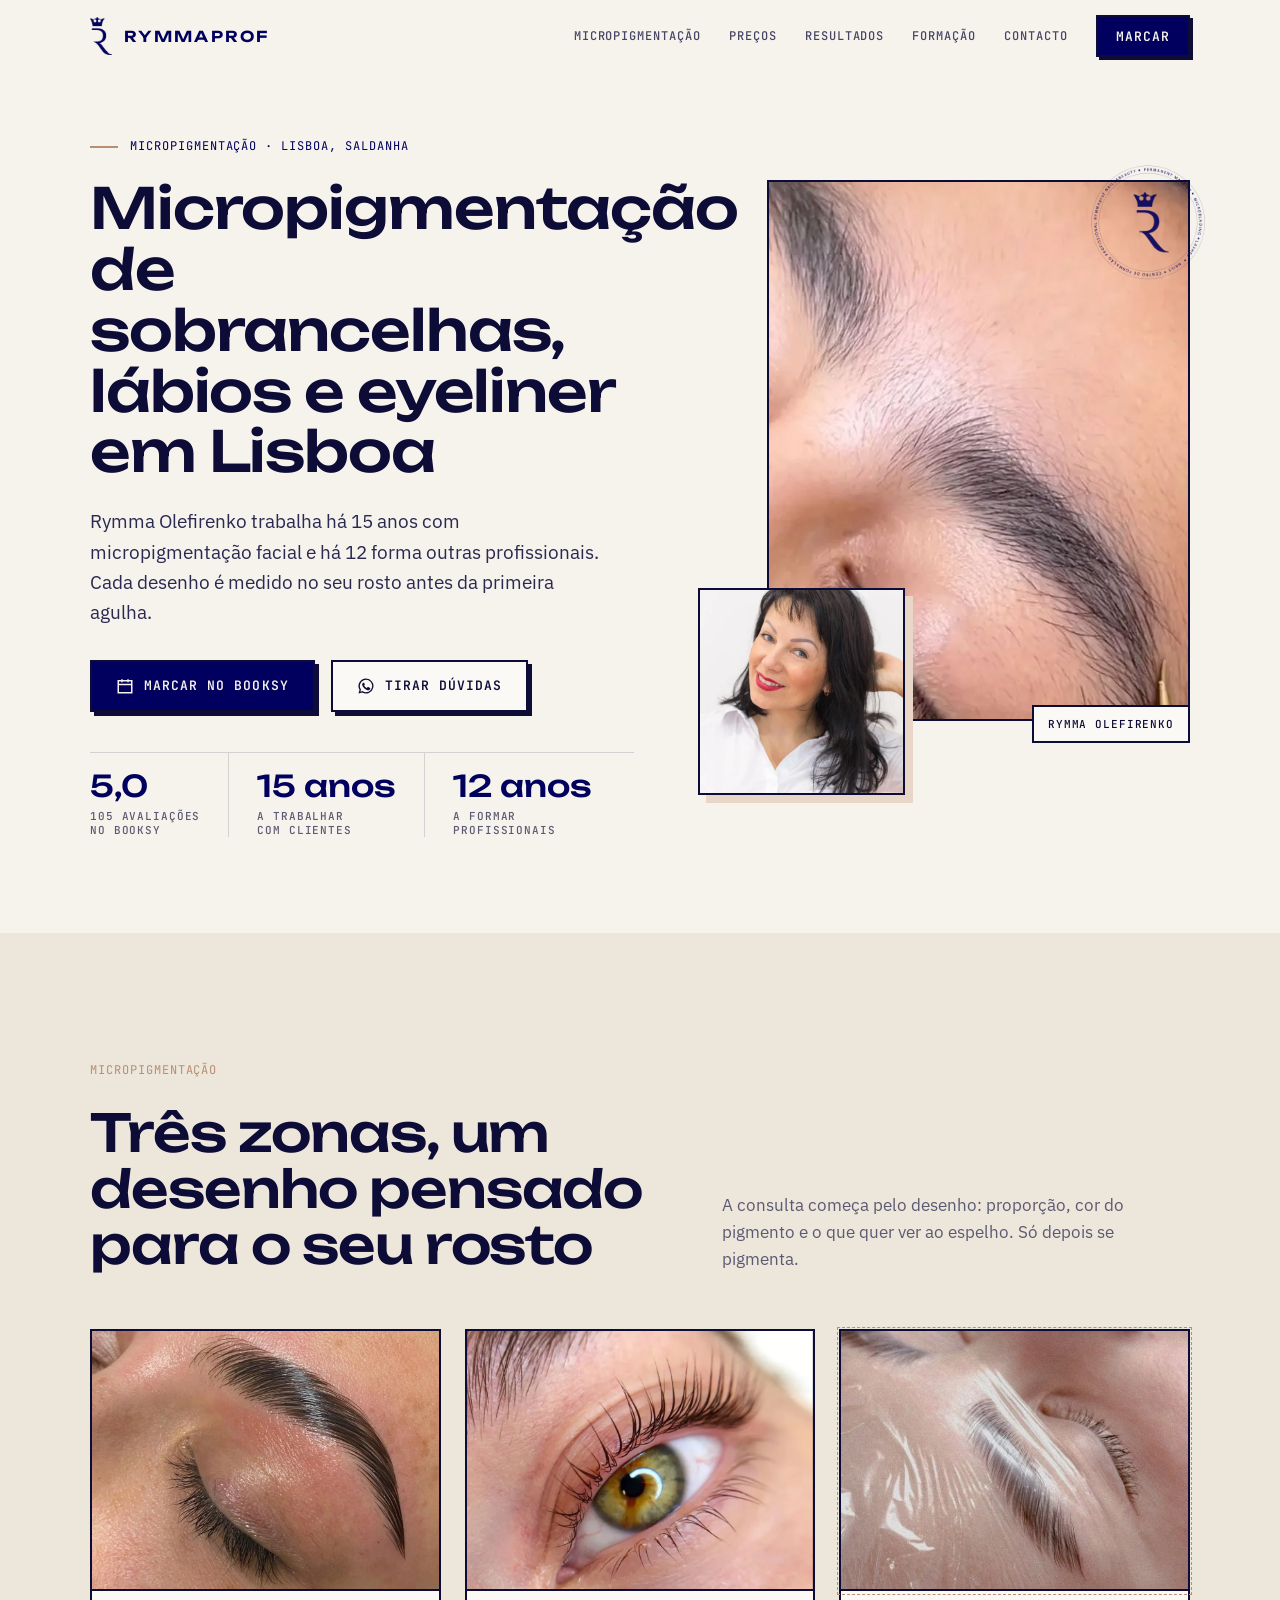
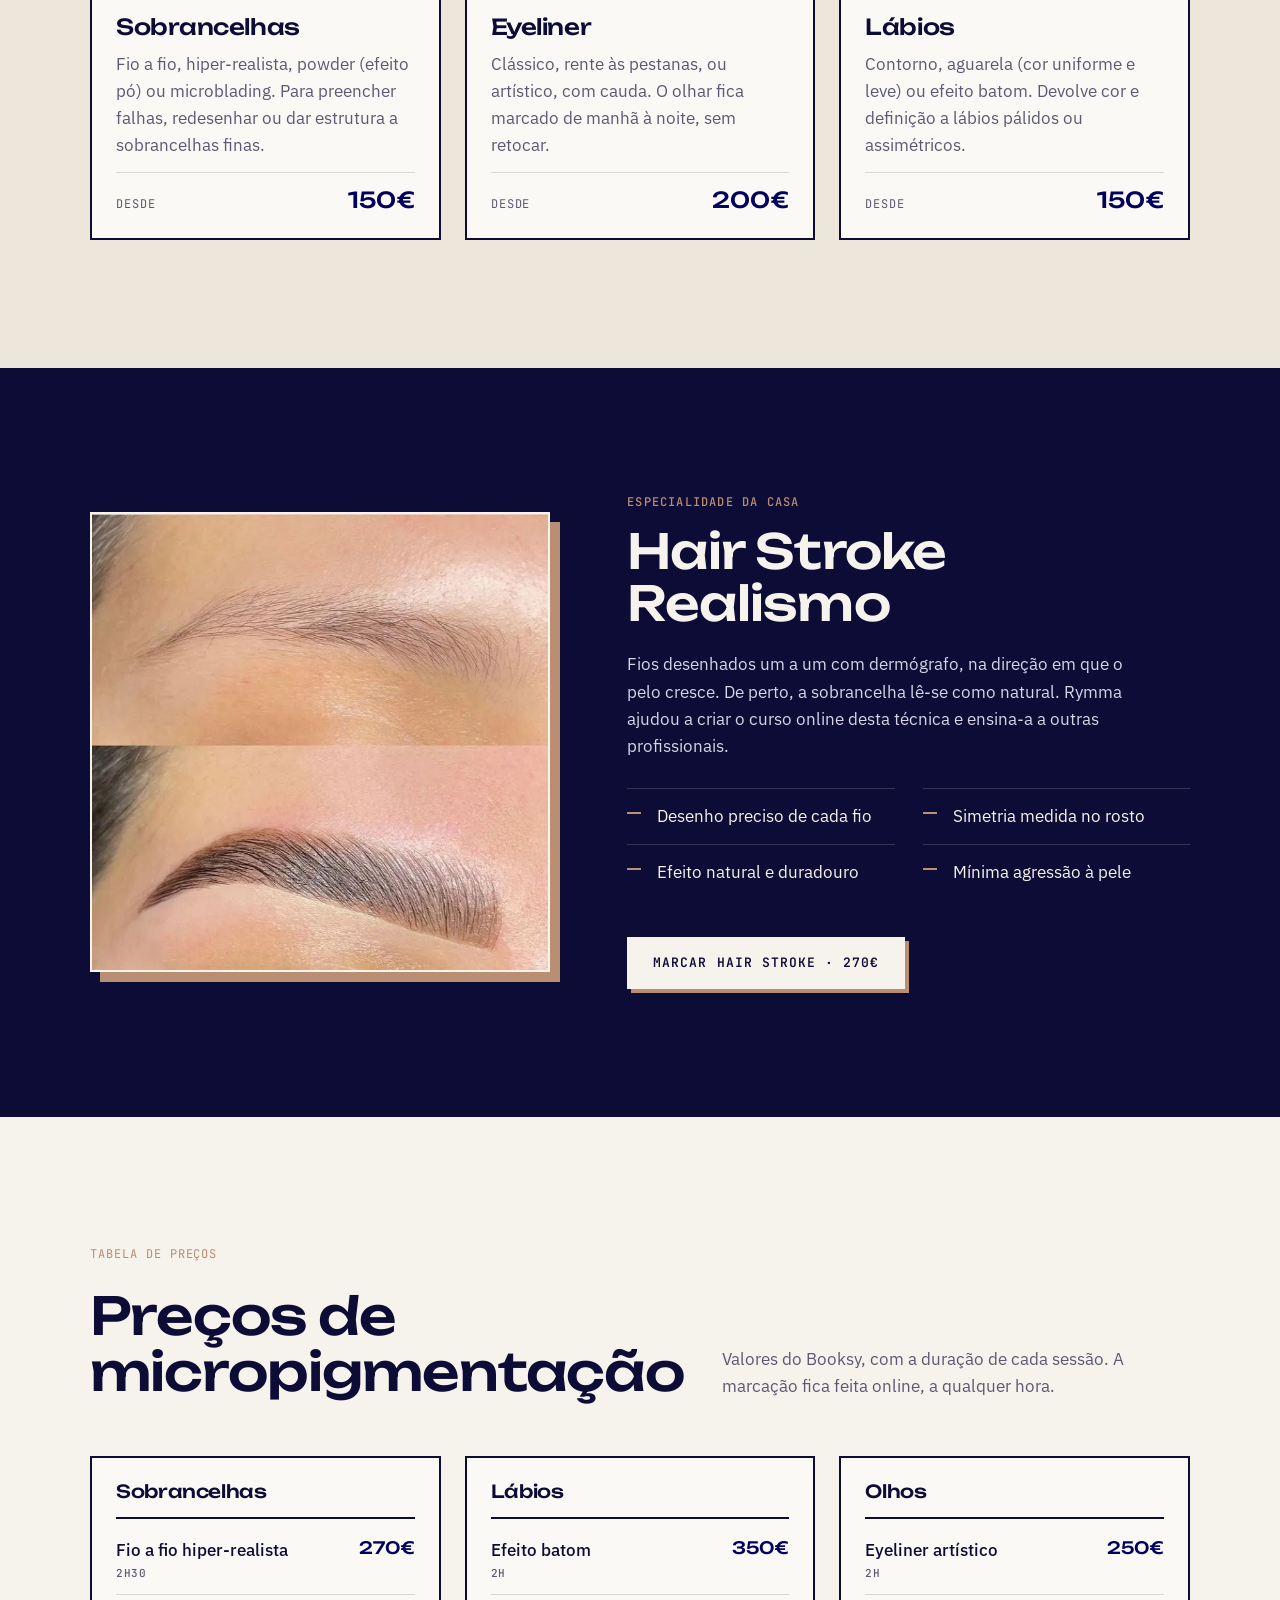
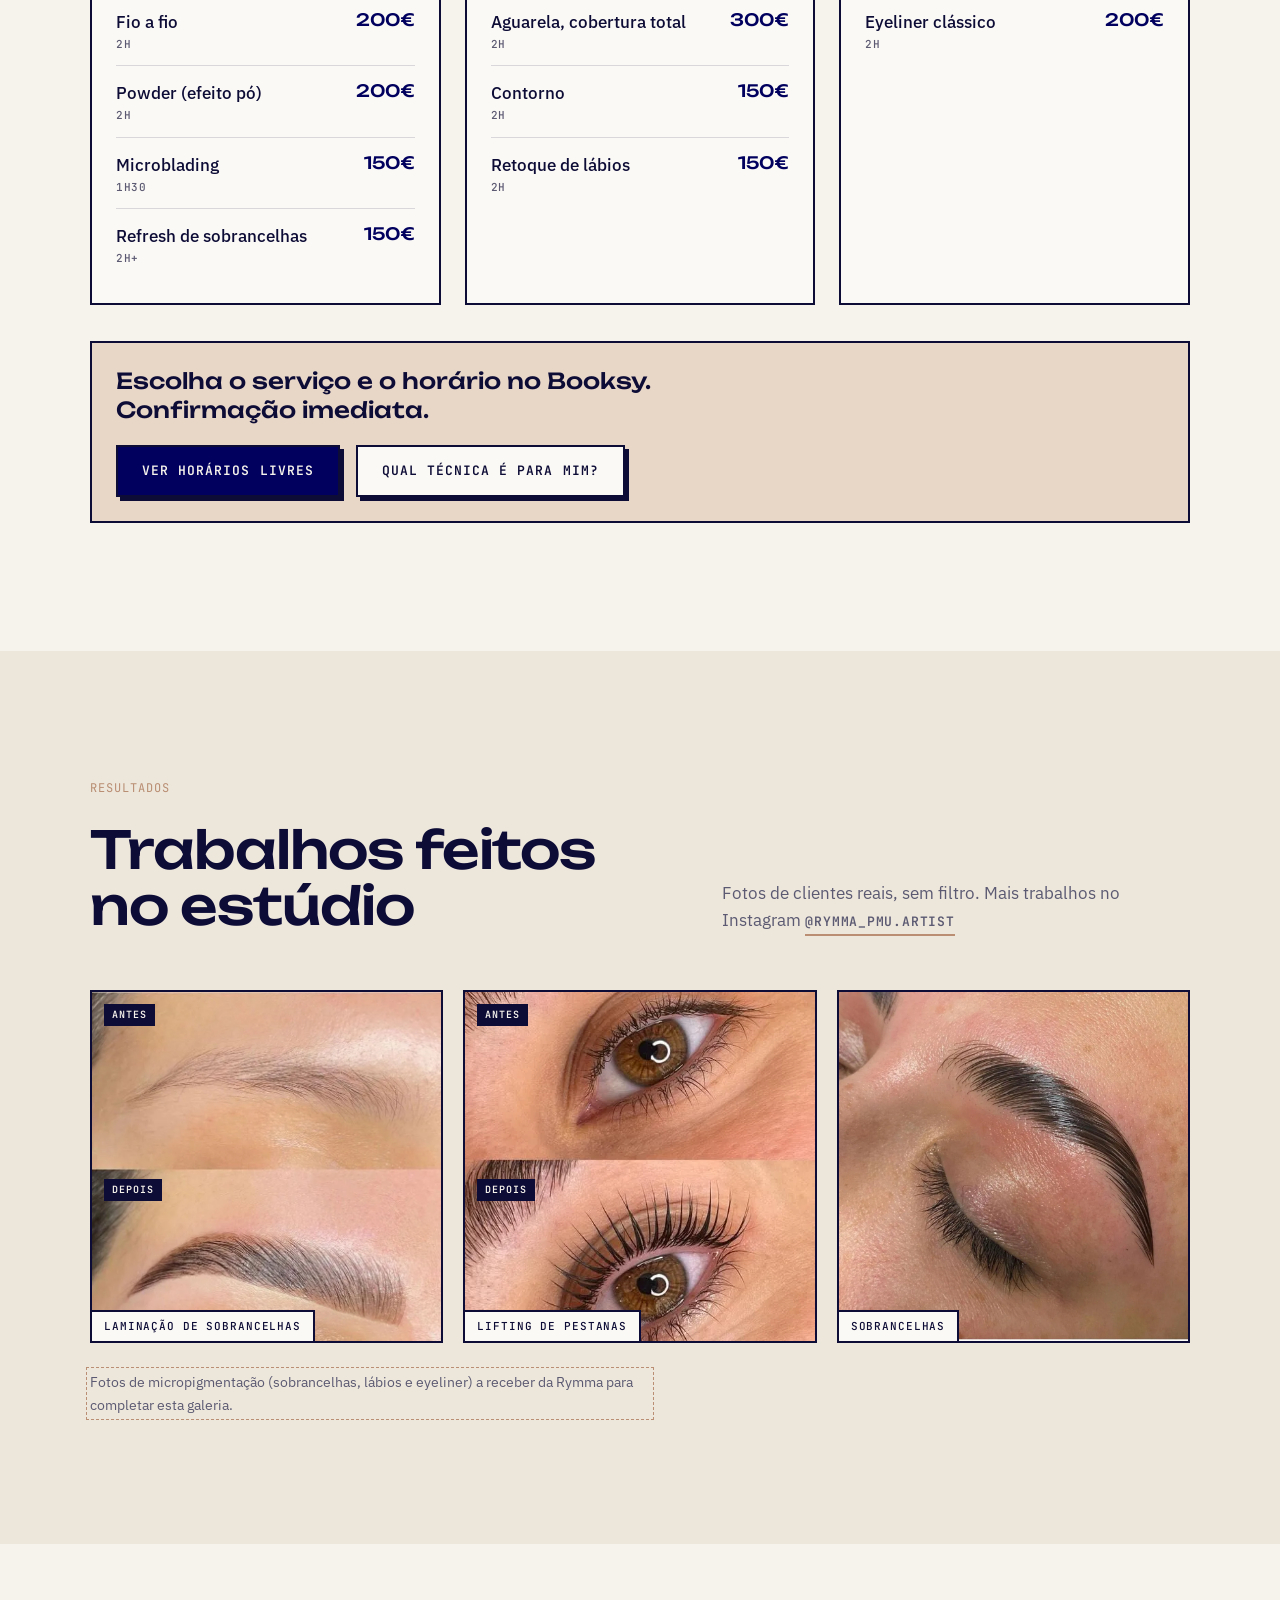
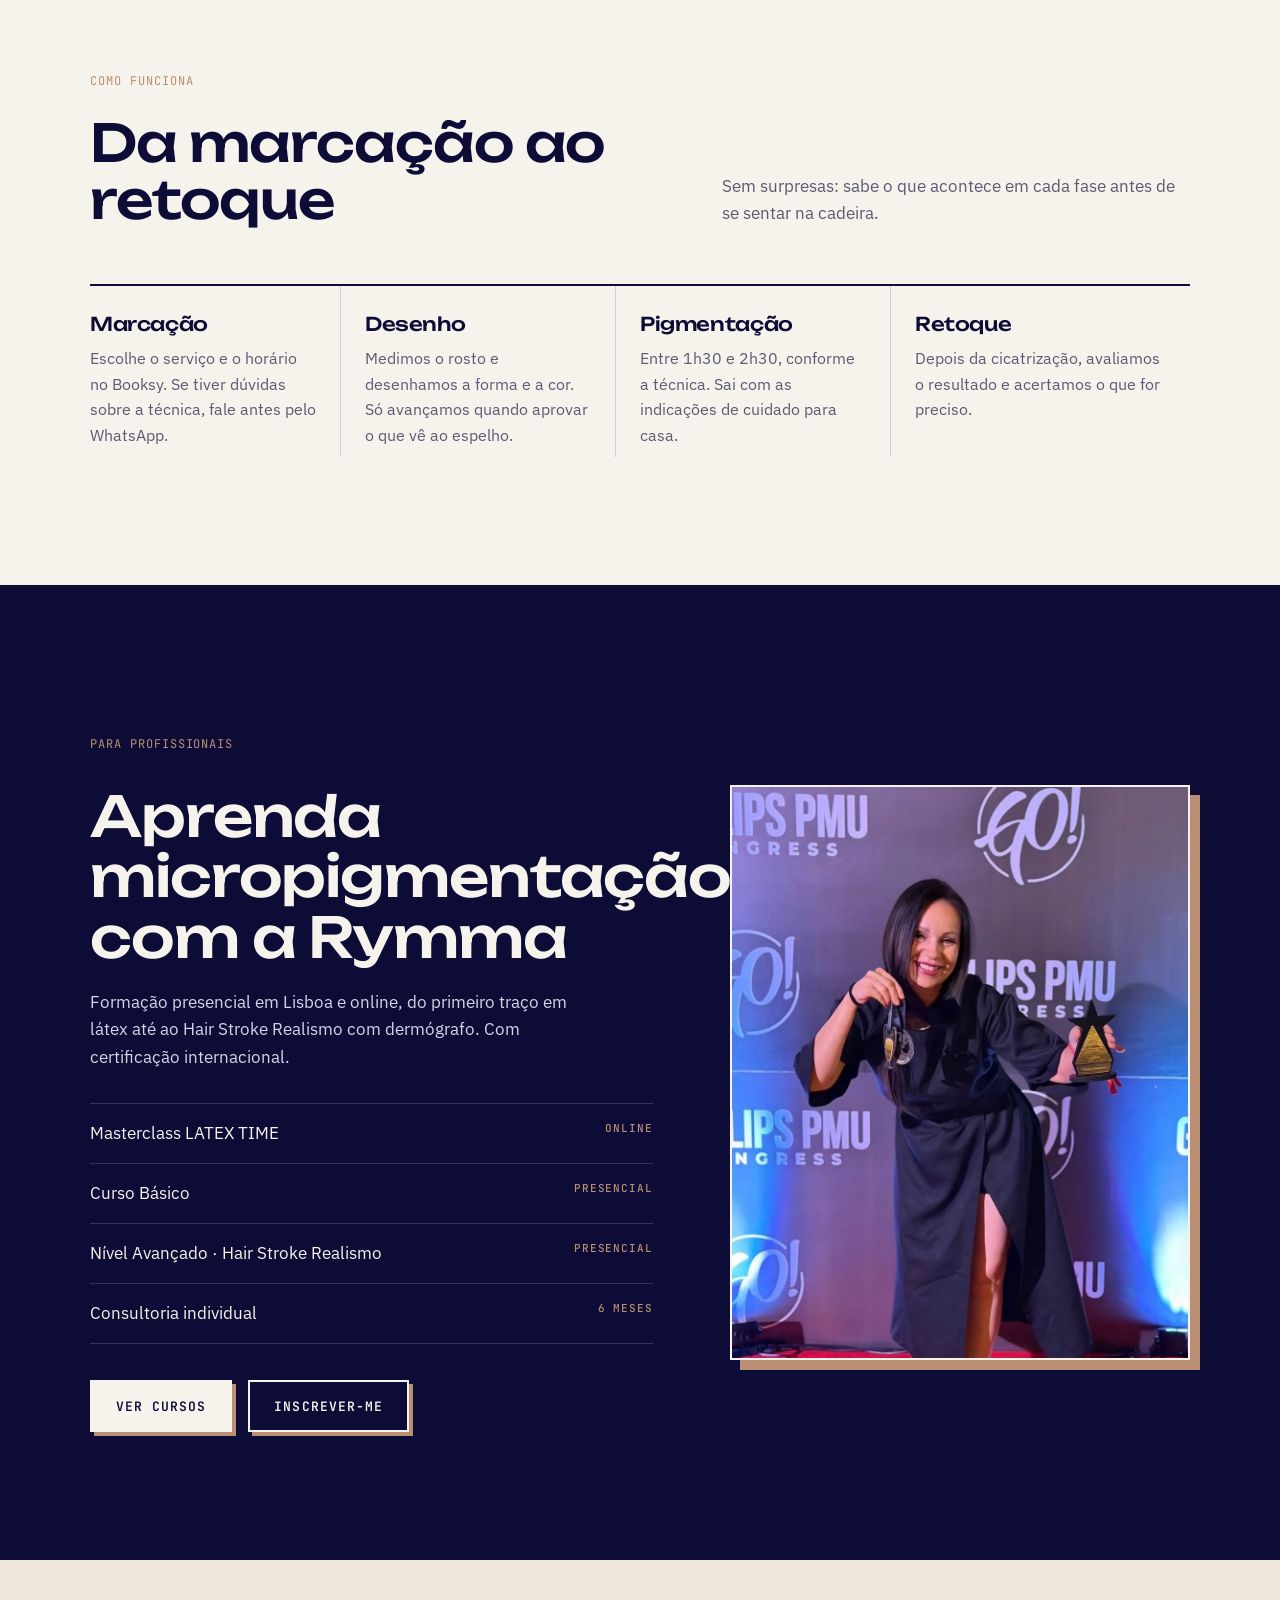
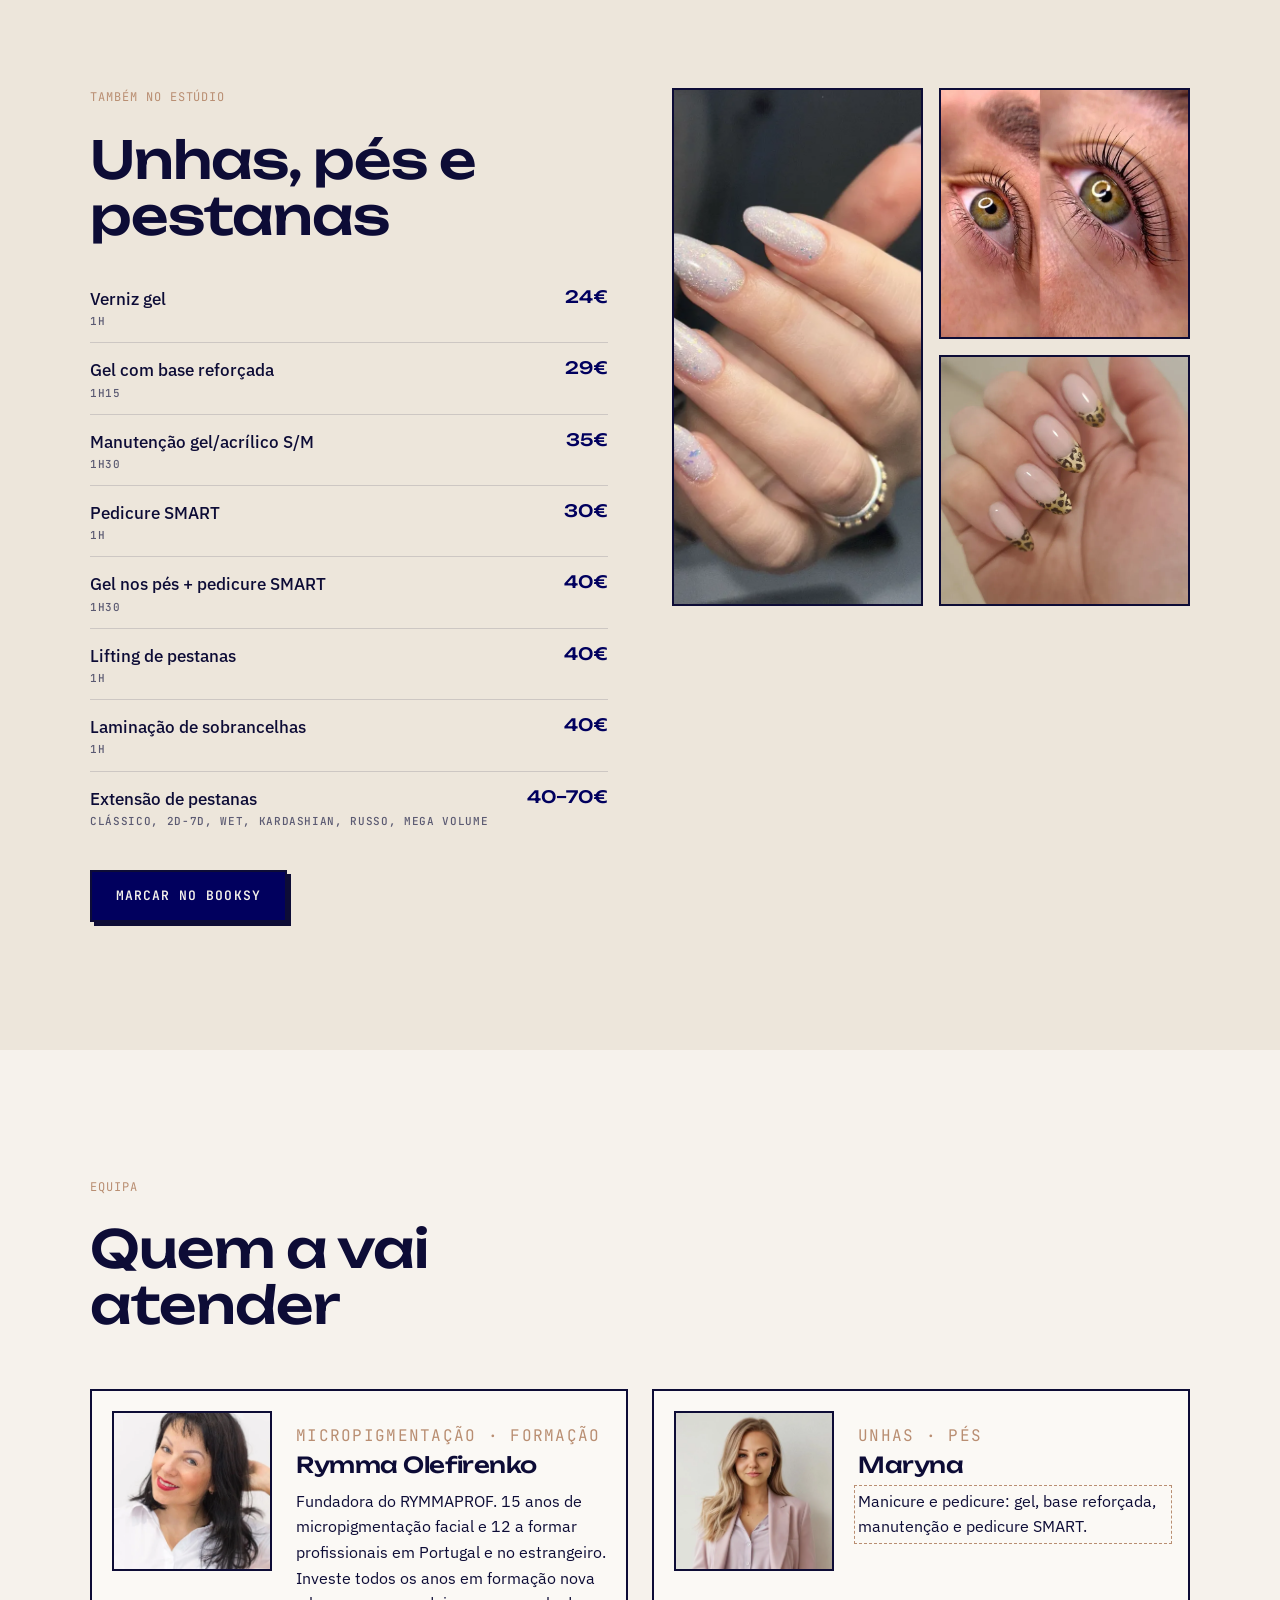
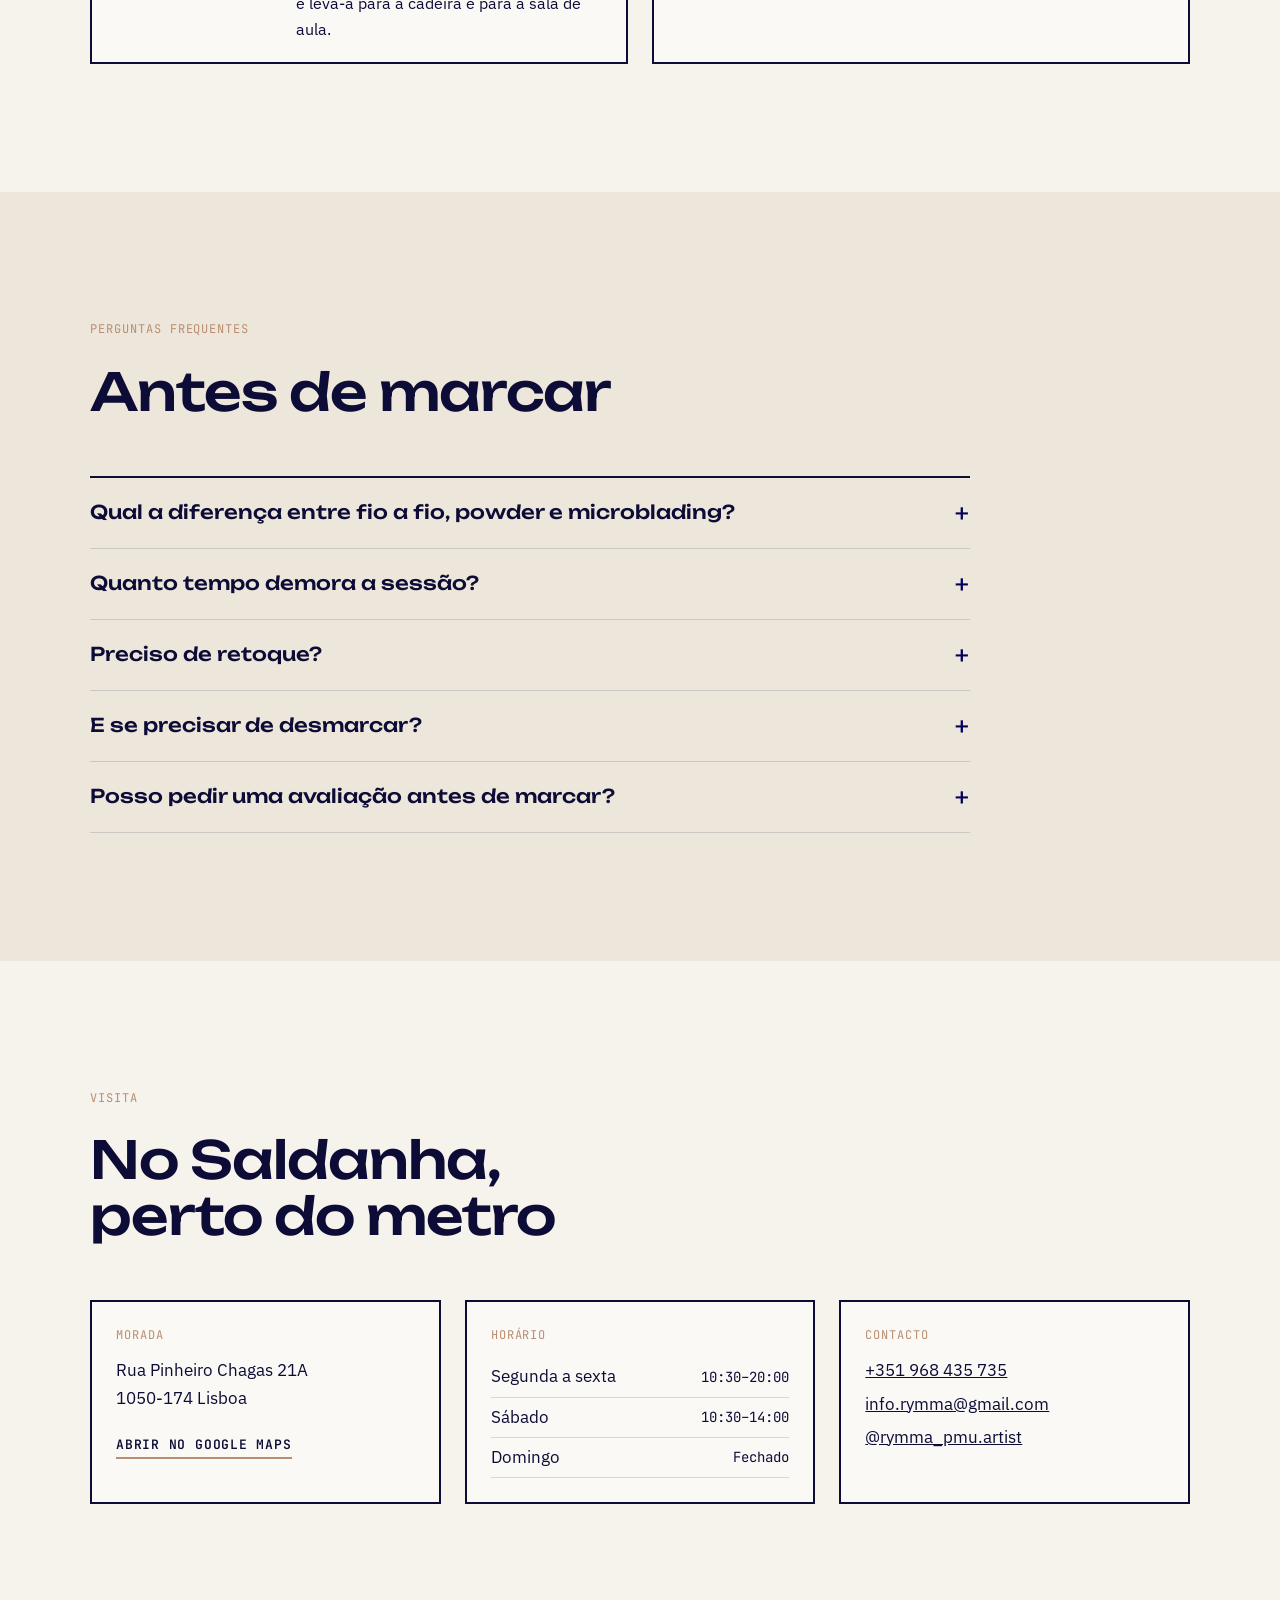
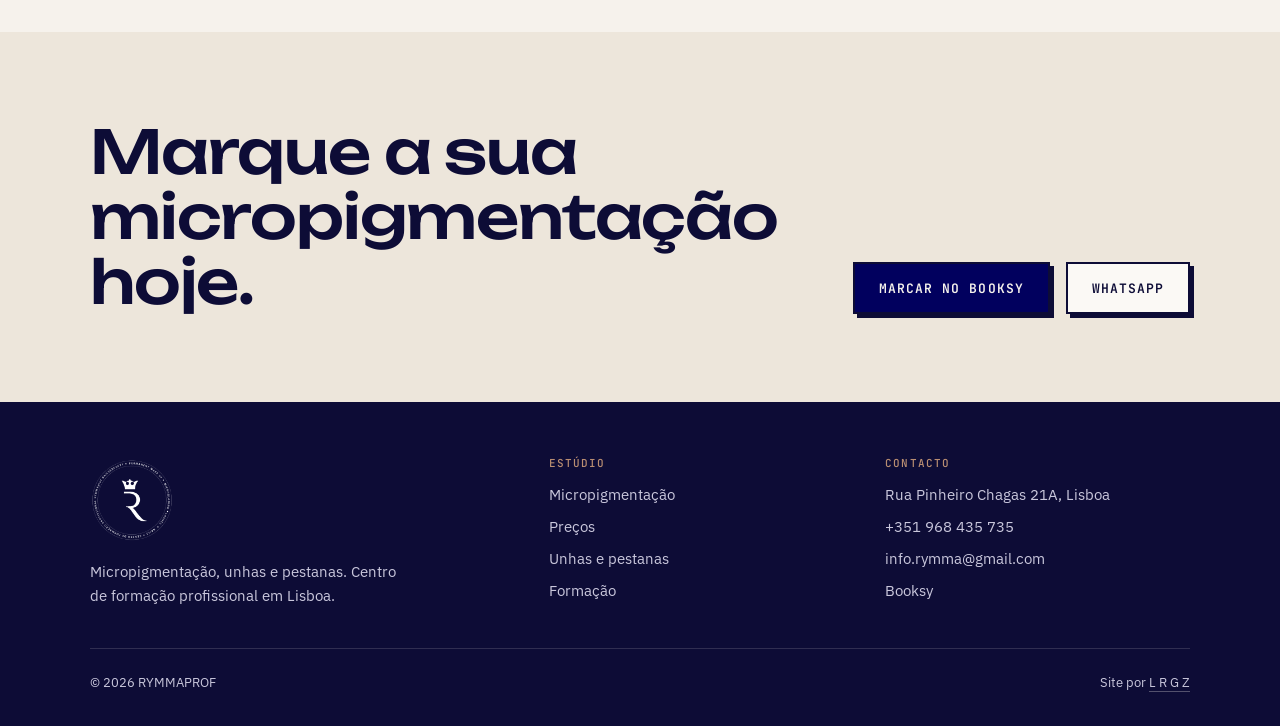
==== index.html @ deaddbb0 "RYMMAPROF v1: estúdio + formação Co-Authored-By: Claude Opus 5.5 <noreply@anthropic.com>" ====
<!doctype html>
<html lang="pt-PT" class="no-js">
<head>
<meta charset="utf-8">
<meta name="viewport" content="width=device-width,initial-scale=1,viewport-fit=cover">
<title>RYMMAPROF · Micropigmentação em Lisboa | Rymma Olefirenko</title>
<meta name="description" content="Micropigmentação de sobrancelhas, lábios e eyeliner em Lisboa com Rymma Olefirenko: 15 anos de experiência, técnica Hair Stroke Realismo. Marcação online no Booksy.">
<meta name="theme-color" content="#f6f2ec">
<meta property="og:type" content="website">
<meta property="og:locale" content="pt_PT">
<meta property="og:title" content="RYMMAPROF · Micropigmentação em Lisboa">
<meta property="og:description" content="Sobrancelhas, lábios e eyeliner com Rymma Olefirenko. 15 anos de experiência. Marcação online.">
<meta property="og:image" content="https://azeugral.github.io/rymmaprof/assets/img/og.jpg">
<link rel="icon" href="assets/img/favicon.png">
<link rel="preconnect" href="https://fonts.googleapis.com">
<link rel="preconnect" href="https://fonts.gstatic.com" crossorigin>
<link href="https://fonts.googleapis.com/css2?family=IBM+Plex+Sans:wght@400;500;600&family=JetBrains+Mono:wght@500;600&family=Unbounded:wght@400;500;600&display=swap" rel="stylesheet">
<link rel="stylesheet" href="assets/css/style.css?v=1">
<script type="application/ld+json">
{"@context":"https://schema.org","@type":"BeautySalon","name":"RYMMAPROF","image":"assets/img/rymma.webp",
"address":{"@type":"PostalAddress","streetAddress":"Rua Pinheiro Chagas 21A","postalCode":"1050-174","addressLocality":"Lisboa","addressCountry":"PT"},
"geo":{"@type":"GeoCoordinates","latitude":38.733324,"longitude":-9.148438},
"telephone":"+351968435735","priceRange":"€€",
"openingHoursSpecification":[{"@type":"OpeningHoursSpecification","dayOfWeek":["Monday","Tuesday","Wednesday","Thursday","Friday"],"opens":"10:30","closes":"20:00"},{"@type":"OpeningHoursSpecification","dayOfWeek":"Saturday","opens":"10:30","closes":"14:00"}],
"aggregateRating":{"@type":"AggregateRating","ratingValue":"5.0","reviewCount":"105"}}
</script>
</head>
<body>

<header class="top">
  <div class="wrap top__in">
    <a class="brand" href="./" aria-label="RYMMAPROF, início">
      <img src="assets/img/marca.png" alt="" width="22" height="37">
      <b>RYMMAPROF</b>
    </a>
    <nav class="nav" id="nav" aria-label="Principal">
      <a href="#micropigmentacao">Micropigmentação</a>
      <a href="#precos">Preços</a>
      <a href="#resultados">Resultados</a>
      <a href="formacao.html">Formação</a>
      <a href="#visita">Contacto</a>
      <a class="btn" data-go="booksy" href="#">Marcar</a>
    </nav>
    <button class="burger" aria-label="Abrir menu" aria-expanded="false" aria-controls="nav"><span></span><span></span><span></span></button>
  </div>
</header>

<main>

<!-- HERO -->
<section class="hero">
  <div class="wrap hero__grid">
    <div>
      <p class="hero__kicker mono">Micropigmentação · Lisboa, Saldanha</p>
      <h1>Micropigmentação de sobrancelhas, lábios e eyeliner em Lisboa</h1>
      <p class="hero__lead">Rymma Olefirenko trabalha há 15 anos com micropigmentação facial e há 12 forma outras profissionais. Cada desenho é medido no seu rosto antes da primeira agulha.</p>
      <div class="btn-row">
        <a class="btn" data-go="booksy" href="#">
          <svg viewBox="0 0 24 24" fill="none" stroke="currentColor" stroke-width="2" aria-hidden="true"><rect x="3" y="5" width="18" height="16"/><path d="M3 10h18M8 3v4M16 3v4"/></svg>
          Marcar no Booksy
        </a>
        <a class="btn btn--light" data-wa="Olá Rymma, vi o site e gostaria de tirar uma dúvida sobre micropigmentação." href="#">
          <svg viewBox="0 0 24 24" fill="currentColor" aria-hidden="true"><path d="M12 2a10 10 0 0 0-8.6 15.1L2 22l5-1.3A10 10 0 1 0 12 2Zm0 18.2a8.2 8.2 0 0 1-4.2-1.2l-.3-.2-3 .8.8-2.9-.2-.3A8.2 8.2 0 1 1 12 20.2Zm4.5-6.1c-.2-.1-1.5-.7-1.7-.8-.2-.1-.4-.1-.6.1l-.8 1c-.1.2-.3.2-.5.1a6.7 6.7 0 0 1-3.3-2.9c-.3-.4.3-.4.8-1.3.1-.2 0-.3 0-.4l-.8-1.8c-.2-.5-.4-.4-.6-.4h-.5a1 1 0 0 0-.7.3 3 3 0 0 0-.9 2.2 5.2 5.2 0 0 0 1.1 2.7 11.8 11.8 0 0 0 4.5 4c1.7.7 2.3.8 3.2.6a2.7 2.7 0 0 0 1.8-1.2 2.2 2.2 0 0 0 .1-1.2c0-.1-.2-.2-.5-.3Z"/></svg>
          Tirar dúvidas
        </a>
      </div>
      <div class="hero__proof">
        <div class="proof"><b>5,0</b><span>105 avaliações<br>no Booksy</span></div>
        <div class="proof"><b>15 anos</b><span>a trabalhar<br>com clientes</span></div>
        <div class="proof"><b>12 anos</b><span>a formar<br>profissionais</span></div>
      </div>
    </div>
    <div class="hero__media">
      <div class="main"><img src="assets/img/brow-close.webp" alt="Sobrancelha com fios desenhados um a um" width="735" height="735" fetchpriority="high"></div>
      <div class="side"><img src="assets/img/rymma.webp" alt="Rymma Olefirenko, micropigmentadora e formadora" width="681" height="681"></div>
      <img class="seal" src="assets/img/selo.png" alt="" width="120" height="120">
      <p class="hero__tag">Rymma Olefirenko</p>
    </div>
  </div>
</section>

<!-- MICROPIGMENTAÇÃO -->
<section class="sec sec--alt" id="micropigmentacao">
  <div class="wrap">
    <div class="sec__head">
      <p class="mono">Micropigmentação</p>
      <h2>Três zonas, um desenho pensado para o seu rosto</h2>
      <p class="muted">A consulta começa pelo desenho: proporção, cor do pigmento e o que quer ver ao espelho. Só depois se pigmenta.</p>
    </div>
    <div class="areas">
      <article class="area rv">
        <div class="area__img"><img src="assets/img/brow-fio.webp" alt="Sobrancelha com desenho definido" loading="lazy" width="1100" height="1100"></div>
        <div class="area__body">
          <h3>Sobrancelhas</h3>
          <p class="muted">Fio a fio, hiper-realista, powder (efeito pó) ou microblading. Para preencher falhas, redesenhar ou dar estrutura a sobrancelhas finas.</p>
          <div class="area__from"><span class="mono muted">desde</span><b>150€</b></div>
        </div>
      </article>
      <article class="area rv">
        <div class="area__img"><img src="assets/img/lash-eye.webp" alt="Olho com linha de pestanas definida" loading="lazy" width="1000" height="1000"></div>
        <div class="area__body">
          <h3>Eyeliner</h3>
          <p class="muted">Clássico, rente às pestanas, ou artístico, com cauda. O olhar fica marcado de manhã à noite, sem retocar.</p>
          <div class="area__from"><span class="mono muted">desde</span><b>200€</b></div>
        </div>
      </article>
      <article class="area rv">
        <div class="area__img tbc"><img src="assets/img/brow-film.webp" alt="Imagem provisória: aguardar foto de lábios" loading="lazy" width="736" height="736"></div>
        <div class="area__body">
          <h3>Lábios</h3>
          <p class="muted">Contorno, aguarela (cor uniforme e leve) ou efeito batom. Devolve cor e definição a lábios pálidos ou assimétricos.</p>
          <div class="area__from"><span class="mono muted">desde</span><b>150€</b></div>
        </div>
      </article>
    </div>
  </div>
</section>

<!-- TÉCNICA -->
<section class="sec sec--dark">
  <div class="wrap tech">
    <div class="tech__img rv"><img src="assets/img/brow-ab.webp" alt="Sobrancelha antes e depois" loading="lazy" width="711" height="711"></div>
    <div class="rv">
      <h2><small>Especialidade da casa</small>Hair Stroke Realismo</h2>
      <p>Fios desenhados um a um com dermógrafo, na direção em que o pelo cresce. De perto, a sobrancelha lê-se como natural. Rymma ajudou a criar o curso online desta técnica e ensina-a a outras profissionais.</p>
      <ul class="ticks">
        <li>Desenho preciso de cada fio</li>
        <li>Simetria medida no rosto</li>
        <li>Efeito natural e duradouro</li>
        <li>Mínima agressão à pele</li>
      </ul>
      <a class="btn btn--on-dark" data-go="booksy" href="#">Marcar Hair Stroke · 270€</a>
    </div>
  </div>
</section>

<!-- PREÇOS -->
<section class="sec" id="precos">
  <div class="wrap">
    <div class="sec__head">
      <p class="mono">Tabela de preços</p>
      <h2>Preços de micropigmentação</h2>
      <p class="muted">Valores do Booksy, com a duração de cada sessão. A marcação fica feita online, a qualquer hora.</p>
    </div>
    <div class="prices">
      <div class="pgroup rv">
        <h3>Sobrancelhas</h3>
        <div class="prow"><span>Fio a fio hiper-realista</span><b>270€</b><small>2h30</small></div>
        <div class="prow"><span>Fio a fio</span><b>200€</b><small>2h</small></div>
        <div class="prow"><span>Powder (efeito pó)</span><b>200€</b><small>2h</small></div>
        <div class="prow"><span>Microblading</span><b>150€</b><small>1h30</small></div>
        <div class="prow"><span>Refresh de sobrancelhas</span><b>150€</b><small>2h+</small></div>
      </div>
      <div class="pgroup rv">
        <h3>Lábios</h3>
        <div class="prow"><span>Efeito batom</span><b>350€</b><small>2h</small></div>
        <div class="prow"><span>Aguarela, cobertura total</span><b>300€</b><small>2h</small></div>
        <div class="prow"><span>Contorno</span><b>150€</b><small>2h</small></div>
        <div class="prow"><span>Retoque de lábios</span><b>150€</b><small>2h</small></div>
      </div>
      <div class="pgroup rv">
        <h3>Olhos</h3>
        <div class="prow"><span>Eyeliner artístico</span><b>250€</b><small>2h</small></div>
        <div class="prow"><span>Eyeliner clássico</span><b>200€</b><small>2h</small></div>
      </div>
    </div>
    <div class="prices__cta rv">
      <p>Escolha o serviço e o horário no Booksy. Confirmação imediata.</p>
      <div class="btn-row">
        <a class="btn" data-go="booksy" href="#">Ver horários livres</a>
        <a class="btn btn--light" data-wa="Olá Rymma, gostaria de saber qual técnica de micropigmentação é indicada para mim." href="#">Qual técnica é para mim?</a>
      </div>
    </div>
  </div>
</section>

<!-- RESULTADOS -->
<section class="sec sec--alt" id="resultados">
  <div class="wrap">
    <div class="sec__head">
      <p class="mono">Resultados</p>
      <h2>Trabalhos feitos no estúdio</h2>
      <p class="muted">Fotos de clientes reais, sem filtro. Mais trabalhos no Instagram <a class="link" data-go="instagram" href="#">@rymma_pmu.artist</a></p>
    </div>
    <div class="results">
      <figure class="res res--ab rv">
        <img src="assets/img/brow-ab.webp" alt="Sobrancelha antes e depois da laminação" loading="lazy" width="711" height="711">
        <span class="res__ba res__ba--a">Antes</span><span class="res__ba res__ba--b">Depois</span>
        <figcaption>Laminação de sobrancelhas</figcaption>
      </figure>
      <figure class="res res--ab rv">
        <img src="assets/img/lash-ab.webp" alt="Pestanas antes e depois do lifting" loading="lazy" width="512" height="512">
        <span class="res__ba res__ba--a">Antes</span><span class="res__ba res__ba--b">Depois</span>
        <figcaption>Lifting de pestanas</figcaption>
      </figure>
      <figure class="res res--wide rv">
        <img src="assets/img/brow-fio.webp" alt="Sobrancelha com fios alinhados" loading="lazy" width="1100" height="1100">
        <figcaption>Sobrancelhas</figcaption>
      </figure>
    </div>
    <p class="note tbc">Fotos de micropigmentação (sobrancelhas, lábios e eyeliner) a receber da Rymma para completar esta galeria.</p>
  </div>
</section>

<!-- PROCESSO -->
<section class="sec">
  <div class="wrap">
    <div class="sec__head">
      <p class="mono">Como funciona</p>
      <h2>Da marcação ao retoque</h2>
      <p class="muted">Sem surpresas: sabe o que acontece em cada fase antes de se sentar na cadeira.</p>
    </div>
    <div class="steps">
      <div class="step rv"><h3>Marcação</h3><p>Escolhe o serviço e o horário no Booksy. Se tiver dúvidas sobre a técnica, fale antes pelo WhatsApp.</p></div>
      <div class="step rv"><h3>Desenho</h3><p>Medimos o rosto e desenhamos a forma e a cor. Só avançamos quando aprovar o que vê ao espelho.</p></div>
      <div class="step rv"><h3>Pigmentação</h3><p>Entre 1h30 e 2h30, conforme a técnica. Sai com as indicações de cuidado para casa.</p></div>
      <div class="step rv"><h3>Retoque</h3><p>Depois da cicatrização, avaliamos o resultado e acertamos o que for preciso.</p></div>
    </div>
  </div>
</section>

<!-- FORMAÇÃO -->
<section class="sec sec--dark" id="formacao">
  <div class="wrap course">
    <div class="rv">
      <p class="mono" style="color:var(--nude)">Para profissionais</p>
      <h2 style="margin-top:16px">Aprenda micropigmentação com a Rymma</h2>
      <p>Formação presencial em Lisboa e online, do primeiro traço em látex até ao Hair Stroke Realismo com dermógrafo. Com certificação internacional.</p>
      <ul class="course__list">
        <li><span>Masterclass LATEX TIME</span><span>Online</span></li>
        <li><span>Curso Básico</span><span>Presencial</span></li>
        <li><span>Nível Avançado · Hair Stroke Realismo</span><span>Presencial</span></li>
        <li><span>Consultoria individual</span><span>6 meses</span></li>
      </ul>
      <div class="btn-row">
        <a class="btn btn--on-dark" href="formacao.html">Ver cursos</a>
        <a class="btn btn--ghost-dark" data-go="formacao" href="#">Inscrever-me</a>
      </div>
    </div>
    <div class="course__img rv"><img src="assets/img/palco.webp" alt="Rymma Olefirenko premiada no congresso Lips PMU" loading="lazy" width="960" height="1194"></div>
  </div>
</section>

<!-- BELEZA -->
<section class="sec sec--alt" id="beleza">
  <div class="wrap beauty">
    <div class="rv">
      <div class="sec__head" style="grid-template-columns:1fr;margin-bottom:28px">
        <p class="mono">Também no estúdio</p>
        <h2>Unhas, pés e pestanas</h2>
      </div>
      <div class="pgroup" style="padding:0;border:0;background:none">
        <div class="prow"><span>Verniz gel</span><b>24€</b><small>1h</small></div>
        <div class="prow"><span>Gel com base reforçada</span><b>29€</b><small>1h15</small></div>
        <div class="prow"><span>Manutenção gel/acrílico S/M</span><b>35€</b><small>1h30</small></div>
        <div class="prow"><span>Pedicure SMART</span><b>30€</b><small>1h</small></div>
        <div class="prow"><span>Gel nos pés + pedicure SMART</span><b>40€</b><small>1h30</small></div>
        <div class="prow"><span>Lifting de pestanas</span><b>40€</b><small>1h</small></div>
        <div class="prow"><span>Laminação de sobrancelhas</span><b>40€</b><small>1h</small></div>
        <div class="prow"><span>Extensão de pestanas</span><b>40–70€</b><small>Clássico, 2D-7D, Wet, Kardashian, Russo, Mega volume</small></div>
      </div>
      <div class="btn-row" style="margin-top:28px"><a class="btn" data-go="booksy" href="#">Marcar no Booksy</a></div>
    </div>
    <div class="beauty__imgs rv">
      <img src="assets/img/nails-3.webp" alt="Unhas em gel nude" loading="lazy" width="900" height="1059">
      <img src="assets/img/lash-ab2.webp" alt="Lifting de pestanas, antes e depois" loading="lazy" width="750" height="750">
      <img src="assets/img/nails-1.webp" alt="Francesinha com padrão animal" loading="lazy" width="900" height="900">
    </div>
  </div>
</section>

<!-- EQUIPA -->
<section class="sec">
  <div class="wrap">
    <div class="sec__head">
      <p class="mono">Equipa</p>
      <h2>Quem a vai atender</h2>
    </div>
    <div class="team">
      <article class="person rv">
        <img src="assets/img/rymma.webp" alt="Rymma Olefirenko" loading="lazy" width="681" height="681">
        <div>
          <p class="mono">Micropigmentação · Formação</p>
          <h3>Rymma Olefirenko</h3>
          <p>Fundadora do RYMMAPROF. 15 anos de micropigmentação facial e 12 a formar profissionais em Portugal e no estrangeiro. Investe todos os anos em formação nova e leva-a para a cadeira e para a sala de aula.</p>
        </div>
      </article>
      <article class="person rv">
        <img src="assets/img/maryna.webp" alt="Maryna" loading="lazy" width="654" height="654">
        <div>
          <p class="mono">Unhas · Pés</p>
          <h3>Maryna</h3>
          <p class="tbc">Manicure e pedicure: gel, base reforçada, manutenção e pedicure SMART.</p>
        </div>
      </article>
    </div>
  </div>
</section>

<!-- FAQ -->
<section class="sec sec--alt">
  <div class="wrap">
    <div class="sec__head">
      <p class="mono">Perguntas frequentes</p>
      <h2>Antes de marcar</h2>
    </div>
    <div class="faq">
      <details>
        <summary>Qual a diferença entre fio a fio, powder e microblading?</summary>
        <div class="ans">O fio a fio desenha pelos individuais com dermógrafo e é o mais natural de perto. O powder cria um sombreado suave, como sobrancelha maquilhada. O microblading faz os fios com uma lâmina manual. Na consulta, a Rymma indica a técnica que resulta melhor no seu tipo de pele.</div>
      </details>
      <details>
        <summary>Quanto tempo demora a sessão?</summary>
        <div class="ans">Entre 1h30 (microblading) e 2h30 (fio a fio hiper-realista). O tempo de cada serviço está na tabela de preços e no Booksy.</div>
      </details>
      <details>
        <summary>Preciso de retoque?</summary>
        <div class="ans">Sim, depois da cicatrização avaliamos a fixação do pigmento e acertamos o que for preciso. Para trabalhos antigos, há o refresh de sobrancelhas e o retoque de lábios.</div>
      </details>
      <details>
        <summary>E se precisar de desmarcar?</summary>
        <div class="ans">Pedimos que altere ou cancele com pelo menos 24 horas de antecedência, pelo Booksy. Há 15 minutos de tolerância para atrasos; depois disso, o serviço pode ser encurtado ou remarcado.</div>
      </details>
      <details>
        <summary>Posso pedir uma avaliação antes de marcar?</summary>
        <div class="ans">Pode. Envie uma foto da zona pelo WhatsApp e a Rymma diz-lhe que técnica recomenda.</div>
      </details>
    </div>
  </div>
</section>

<!-- VISITA -->
<section class="sec" id="visita">
  <div class="wrap">
    <div class="sec__head">
      <p class="mono">Visita</p>
      <h2>No Saldanha, perto do metro</h2>
    </div>
    <div class="visit">
      <div class="vbox rv">
        <span class="mono">Morada</span>
        <p>Rua Pinheiro Chagas 21A<br>1050-174 Lisboa</p>
        <p style="margin-top:18px"><a class="link" href="https://www.google.com/maps/search/?api=1&query=Rua+Pinheiro+Chagas+21A+1050-174+Lisboa" target="_blank" rel="noopener">Abrir no Google Maps</a></p>
      </div>
      <div class="vbox rv">
        <span class="mono">Horário</span>
        <table class="hours">
          <tr><td>Segunda a sexta</td><td>10:30–20:00</td></tr>
          <tr><td>Sábado</td><td>10:30–14:00</td></tr>
          <tr><td>Domingo</td><td>Fechado</td></tr>
        </table>
      </div>
      <div class="vbox rv">
        <span class="mono">Contacto</span>
        <p><a href="tel:+351968435735">+351 968 435 735</a></p>
        <p><a href="mailto:info.rymma@gmail.com">info.rymma@gmail.com</a></p>
        <p><a data-go="instagram" href="#">@rymma_pmu.artist</a></p>
      </div>
    </div>
  </div>
</section>

<!-- CTA FINAL -->
<section class="sec sec--tight sec--alt">
  <div class="wrap final">
    <h2>Marque a sua micropigmentação hoje.</h2>
    <div class="btn-row">
      <a class="btn" data-go="booksy" href="#">Marcar no Booksy</a>
      <a class="btn btn--light" data-wa="Olá Rymma, gostaria de marcar uma micropigmentação." href="#">WhatsApp</a>
    </div>
  </div>
</section>

</main>

<footer class="foot">
  <div class="wrap">
    <div class="foot__grid">
      <div>
        <div class="foot__brand"><img src="assets/img/selo.png" alt="RYMMAPROF Nails & Beauty, centro de formação profissional" width="84" height="84"></div>
        <p style="margin-top:18px;max-width:36ch">Micropigmentação, unhas e pestanas. Centro de formação profissional em Lisboa.</p>
      </div>
      <div>
        <h4>Estúdio</h4>
        <ul>
          <li><a href="#micropigmentacao">Micropigmentação</a></li>
          <li><a href="#precos">Preços</a></li>
          <li><a href="#beleza">Unhas e pestanas</a></li>
          <li><a href="formacao.html">Formação</a></li>
        </ul>
      </div>
      <div>
        <h4>Contacto</h4>
        <ul>
          <li>Rua Pinheiro Chagas 21A, Lisboa</li>
          <li><a href="tel:+351968435735">+351 968 435 735</a></li>
          <li><a href="mailto:info.rymma@gmail.com">info.rymma@gmail.com</a></li>
          <li><a data-go="booksy" href="#">Booksy</a></li>
        </ul>
      </div>
    </div>
    <div class="foot__base">
      <span>© <span data-year>2026</span> RYMMAPROF</span>
      <span>Site por <a href="https://lrgz.com.br" target="_blank" rel="noopener">L R G Z</a></span>
    </div>
  </div>
</footer>

<div class="mbar" aria-label="Ações rápidas">
  <a class="btn" data-go="booksy" href="#">Marcar</a>
  <a class="btn btn--light" data-wa="Olá Rymma, vi o site e gostaria de tirar uma dúvida." href="#">WhatsApp</a>
</div>

<script src="assets/js/main.js?v=1" defer></script>
</body>
</html>
---- assets/css/style.css ----
/* RYMMAPROF — micropigmentação & formação, Lisboa */
:root{
  --paper:#f6f2ec;
  --paper-2:#ede6db;
  --card:#fbf9f5;
  --ink:#0d0c36;
  --navy:#01005e;
  --navy-2:#14137a;
  --nude:#b98e72;
  --nude-soft:#e8d6c7;
  --muted:#5b5a72;
  --line:rgba(13,12,54,.14);
  --ease:cubic-bezier(.16,.84,.32,1);
  --t:.34s;
  --wrap:1180px;
  --gut:clamp(16px,4vw,40px);
  --f-display:"Unbounded",system-ui,sans-serif;
  --f-body:"IBM Plex Sans",system-ui,sans-serif;
  --f-mono:"JetBrains Mono",ui-monospace,monospace;
}
*,*::before,*::after{box-sizing:border-box}
html{scroll-behavior:smooth;-webkit-text-size-adjust:100%}
@media (prefers-reduced-motion:reduce){html{scroll-behavior:auto}*{transition:none!important;animation:none!important}}
body{margin:0;background:var(--paper);color:var(--ink);font:400 17px/1.6 var(--f-body);overflow-x:hidden}
img{display:block;max-width:100%;height:auto}
a{color:inherit}
h1,h2,h3{font-family:var(--f-display);font-weight:500;letter-spacing:-.02em;line-height:1.08;margin:0}
p{margin:0}
.wrap{max-width:var(--wrap);margin:0 auto;padding:0 var(--gut)}
.mono{font-family:var(--f-mono);font-size:12px;letter-spacing:.08em;text-transform:uppercase}
.muted{color:var(--muted)}
.sr{position:absolute;width:1px;height:1px;overflow:hidden;clip:rect(0 0 0 0);white-space:nowrap}

/* ---------- buttons ---------- */
.btn{
  --bg:var(--navy);--fg:var(--paper);--sh:var(--ink);
  display:inline-flex;align-items:center;justify-content:center;gap:10px;
  min-height:52px;padding:0 24px;border:2px solid var(--ink);border-radius:0;
  background:var(--bg);color:var(--fg);text-decoration:none;cursor:pointer;
  font:600 13px/1 var(--f-mono);letter-spacing:.08em;text-transform:uppercase;
  box-shadow:4px 4px 0 var(--sh);
  transition:transform var(--t) var(--ease),box-shadow var(--t) var(--ease),background var(--t) var(--ease),color var(--t) var(--ease);
}
.btn:hover{transform:translate(-2px,-2px);box-shadow:6px 6px 0 var(--sh)}
.btn:active{transform:translate(3px,3px);box-shadow:1px 1px 0 var(--sh);transition-duration:.12s}
.btn:focus-visible{outline:2px solid var(--nude);outline-offset:4px}
.btn--light{--bg:var(--card);--fg:var(--ink)}
.btn--nude{--bg:var(--nude-soft);--fg:var(--ink)}
.btn--on-dark{--bg:var(--paper);--fg:var(--ink);--sh:var(--nude);border-color:var(--paper)}
.btn--ghost-dark{--bg:transparent;--fg:var(--paper);--sh:var(--nude);border-color:var(--paper)}
.btn svg{width:18px;height:18px;flex:none}
.btn-row{display:flex;flex-wrap:wrap;gap:16px}

.link{font:600 13px/1 var(--f-mono);letter-spacing:.06em;text-transform:uppercase;text-decoration:none;border-bottom:2px solid var(--nude);padding-bottom:4px;transition:border-color var(--t) var(--ease),color var(--t) var(--ease)}
.link:hover{border-color:var(--navy);color:var(--navy)}

/* ---------- header ---------- */
.top{position:sticky;top:0;z-index:50;background:rgba(246,242,236,.92);backdrop-filter:blur(10px);-webkit-backdrop-filter:blur(10px);border-bottom:1px solid transparent;transition:border-color var(--t) var(--ease)}
.top.is-scrolled{border-color:var(--line)}
.top__in{display:flex;align-items:center;justify-content:space-between;gap:20px;height:72px}
.brand{display:flex;align-items:center;gap:12px;text-decoration:none}
.brand img{width:22px;height:auto}
.brand b{font:600 15px/1 var(--f-display);letter-spacing:.14em;color:var(--navy)}
.nav{display:flex;align-items:center;gap:28px}
.nav a:not(.btn){font:500 12px/1 var(--f-mono);letter-spacing:.08em;text-transform:uppercase;text-decoration:none;color:var(--ink);opacity:.75;transition:opacity var(--t) var(--ease)}
.nav a:not(.btn):hover,.nav a[aria-current]{opacity:1}
.nav .btn{min-height:42px;padding:0 18px;box-shadow:3px 3px 0 var(--ink)}
.burger{display:none;width:44px;height:44px;border:2px solid var(--ink);background:var(--card);cursor:pointer;padding:0;position:relative}
.burger span{position:absolute;left:10px;right:10px;height:2px;background:var(--ink);transition:transform var(--t) var(--ease),opacity var(--t) var(--ease)}
.burger span:nth-child(1){top:14px}.burger span:nth-child(2){top:20px}.burger span:nth-child(3){top:26px}
.menu-open .burger span:nth-child(1){transform:translateY(6px) rotate(45deg)}
.menu-open .burger span:nth-child(2){opacity:0}
.menu-open .burger span:nth-child(3){transform:translateY(-6px) rotate(-45deg)}
@media (max-width:920px){
  .burger{display:block}
  .nav{position:fixed;inset:72px 0 auto 0;flex-direction:column;align-items:stretch;gap:0;background:var(--paper);border-bottom:2px solid var(--ink);padding:8px var(--gut) 24px;transform:translateY(-8px);opacity:0;visibility:hidden;transition:opacity var(--t) var(--ease),transform var(--t) var(--ease),visibility 0s linear var(--t)}
  .menu-open .nav{opacity:1;transform:none;visibility:visible;transition-delay:0s}
  .nav a:not(.btn){padding:16px 0;border-bottom:1px solid var(--line);font-size:13px;opacity:1}
  .nav .btn{margin-top:20px;min-height:52px}
}

/* ---------- sections ---------- */
.sec{padding:clamp(72px,10vw,128px) 0}
.sec--tight{padding:clamp(56px,7vw,88px) 0}
.sec--alt{background:var(--paper-2)}
.sec--dark{background:var(--ink);color:var(--paper)}
.sec__head{display:grid;grid-template-columns:minmax(0,1fr) minmax(0,.8fr);gap:24px 48px;align-items:end;margin-bottom:clamp(36px,5vw,56px)}
.sec__head h2{font-size:clamp(30px,4.4vw,52px)}
.sec__head p{max-width:46ch}
.sec__head .mono{grid-column:1/-1;color:var(--nude)}
@media (max-width:760px){.sec__head{grid-template-columns:1fr}}

/* ---------- hero ---------- */
.hero{padding:clamp(28px,5vw,64px) 0 clamp(56px,8vw,96px)}
.hero__grid{display:grid;grid-template-columns:minmax(0,1.05fr) minmax(0,.95fr);gap:clamp(32px,5vw,72px);align-items:center}
.hero__kicker{display:flex;align-items:center;gap:12px;color:var(--navy);margin-bottom:22px}
.hero__kicker::before{content:"";width:28px;height:2px;background:var(--nude)}
.hero h1{font-size:clamp(30px,4.4vw,60px);color:var(--ink)}
.hero h1 em{font-style:normal;color:var(--navy)}
.hero__lead{font-size:clamp(17px,1.5vw,19px);max-width:48ch;margin:24px 0 32px;color:#2a2950}
.hero__proof{display:flex;flex-wrap:wrap;gap:0;margin-top:40px;border-top:1px solid var(--line)}
.proof{padding:18px 28px 0 0;margin-right:28px;border-right:1px solid var(--line)}
.proof:last-child{border-right:0;margin-right:0}
.proof b{display:block;font:500 clamp(22px,2.4vw,30px)/1 var(--f-display);color:var(--navy)}
.proof span{display:block;margin-top:8px;font:500 11px/1.3 var(--f-mono);letter-spacing:.08em;text-transform:uppercase;color:var(--muted)}
.hero__media{position:relative;aspect-ratio:4/5}
.hero__media .main{position:absolute;inset:0 0 12% 14%;overflow:hidden;border:2px solid var(--ink)}
.hero__media .main img{width:100%;height:100%;object-fit:cover}
.hero__media .side{position:absolute;left:0;bottom:0;width:42%;aspect-ratio:1;overflow:hidden;border:2px solid var(--ink);box-shadow:8px 8px 0 var(--nude-soft);background:var(--card)}
.hero__media .side img{width:100%;height:100%;object-fit:cover}
.hero__media .seal{position:absolute;right:-18px;top:-18px;width:120px;opacity:.9;animation:spin 40s linear infinite}
@keyframes spin{to{transform:rotate(360deg)}}
.hero__tag{position:absolute;right:0;bottom:calc(12% - 22px);background:var(--card);border:2px solid var(--ink);padding:10px 14px;font:500 11px/1.3 var(--f-mono);letter-spacing:.08em;text-transform:uppercase}
@media (max-width:860px){
  .hero__grid{grid-template-columns:1fr}
  .hero__media{max-width:520px;width:100%;margin:8px auto 0}
  .hero__media .seal{width:88px;right:-6px;top:-10px}
}
@media (max-width:480px){
  .hero__proof{display:grid;grid-template-columns:repeat(3,minmax(0,1fr))}
  .proof{padding:16px 10px 0 0;margin-right:10px}
  .proof b{font-size:19px}
  .proof span{font-size:10px;letter-spacing:.05em}
  .hero__media .main{inset:0 0 14% 10%}
}

/* ---------- services (PMU) ---------- */
.areas{display:grid;grid-template-columns:repeat(3,minmax(0,1fr));gap:24px}
.area{background:var(--card);border:2px solid var(--ink);display:flex;flex-direction:column}
.area__img{aspect-ratio:4/3;overflow:hidden;border-bottom:2px solid var(--ink);background:var(--paper-2)}
.area__img img{width:100%;height:100%;object-fit:cover;transition:transform .8s var(--ease)}
.area:hover .area__img img{transform:scale(1.04)}
.area__body{padding:24px;display:flex;flex-direction:column;gap:12px;flex:1}
.area h3{font-size:22px}
.area__from{margin-top:auto;padding-top:16px;border-top:1px solid var(--line);display:flex;justify-content:space-between;align-items:baseline}
.area__from b{font:500 22px/1 var(--f-display);color:var(--navy)}
@media (max-width:900px){.areas{grid-template-columns:1fr 1fr}}
@media (max-width:620px){.areas{grid-template-columns:1fr}}

/* ---------- technique ---------- */
.tech{display:grid;grid-template-columns:minmax(0,.9fr) minmax(0,1.1fr);gap:clamp(32px,6vw,80px);align-items:center}
.tech__img{border:2px solid var(--paper);aspect-ratio:1;overflow:hidden;box-shadow:10px 10px 0 var(--nude)}
.tech__img img{width:100%;height:100%;object-fit:cover}
.tech h2{font-size:clamp(28px,4vw,48px)}
.tech h2 small{display:block;font:500 12px/1 var(--f-mono);letter-spacing:.1em;text-transform:uppercase;color:var(--nude);margin-bottom:18px}
.tech p{margin:22px 0 28px;color:#d6d4e6;max-width:52ch}
.ticks{list-style:none;margin:0 0 36px;padding:0;display:grid;grid-template-columns:1fr 1fr;gap:0 28px}
.ticks li{padding:14px 0 14px 30px;border-top:1px solid rgba(246,242,236,.18);position:relative}
.ticks li::before{content:"";position:absolute;left:0;top:23px;width:14px;height:2px;background:var(--nude)}
@media (max-width:860px){.tech{grid-template-columns:1fr}.tech__img{max-width:460px}}
@media (max-width:520px){.ticks{grid-template-columns:1fr}}

/* ---------- results ---------- */
.results{display:grid;grid-template-columns:repeat(12,minmax(0,1fr));gap:20px}
.res{position:relative;border:2px solid var(--ink);overflow:hidden;background:var(--card);margin:0}
.res img{width:100%;height:100%;object-fit:cover}
.res figcaption{position:absolute;left:0;bottom:0;background:var(--card);border-top:2px solid var(--ink);border-right:2px solid var(--ink);padding:8px 12px;font:500 11px/1.2 var(--f-mono);letter-spacing:.08em;text-transform:uppercase}
.res__ba{position:absolute;left:12px;font:600 10px/1 var(--f-mono);letter-spacing:.1em;text-transform:uppercase;background:var(--ink);color:var(--paper);padding:6px 8px}
.res__ba--a{top:12px}.res__ba--b{top:calc(50% + 12px)}
.res--ab{grid-column:span 4;aspect-ratio:1}
.res--wide{grid-column:span 4;aspect-ratio:1}
@media (max-width:900px){.res--ab,.res--wide{grid-column:span 6}}
@media (max-width:560px){.res--ab,.res--wide{grid-column:span 12}}
.note{margin-top:28px;font-size:14px;color:var(--muted);max-width:70ch}

/* ---------- price table ---------- */
.prices{display:grid;grid-template-columns:repeat(3,minmax(0,1fr));gap:24px}
.pgroup{background:var(--card);border:2px solid var(--ink);padding:24px}
.pgroup h3{font-size:18px;padding-bottom:16px;border-bottom:2px solid var(--ink);margin-bottom:4px}
.prow{display:grid;grid-template-columns:1fr auto;gap:2px 16px;padding:14px 0;border-bottom:1px solid var(--line)}
.prow:last-child{border-bottom:0}
.prow span{font-weight:500}
.prow b{font:500 17px/1.3 var(--f-display);color:var(--navy);text-align:right}
.prow small{grid-column:1/-1;font:500 11px/1.2 var(--f-mono);letter-spacing:.06em;text-transform:uppercase;color:var(--muted)}
.prices__cta{margin-top:36px;display:flex;flex-wrap:wrap;gap:20px;align-items:center;justify-content:space-between;border:2px solid var(--ink);background:var(--nude-soft);padding:24px}
.prices__cta p{font:500 clamp(18px,2vw,22px)/1.3 var(--f-display);max-width:32ch}
@media (max-width:980px){.prices{grid-template-columns:1fr 1fr}}
@media (max-width:640px){.prices{grid-template-columns:1fr}}

/* ---------- steps ---------- */
.steps{display:grid;grid-template-columns:repeat(4,minmax(0,1fr));border-top:2px solid var(--ink)}
.step{padding:28px 24px 8px 0;border-right:1px solid var(--line);margin-right:24px}
.step:last-child{border-right:0;margin-right:0}
.step h3{font-size:19px;margin-bottom:12px}
.step p{font-size:16px;color:var(--muted)}
@media (max-width:900px){.steps{grid-template-columns:1fr 1fr}.step:nth-child(2){border-right:0;margin-right:0}}
@media (max-width:540px){.steps{grid-template-columns:1fr}.step{border-right:0;margin-right:0;border-bottom:1px solid var(--line);padding-bottom:24px}}

/* ---------- beauty (other services) ---------- */
.beauty{display:grid;grid-template-columns:minmax(0,1fr) minmax(0,1fr);gap:clamp(28px,5vw,64px);align-items:start}
.beauty__imgs{display:grid;grid-template-columns:1fr 1fr;gap:16px}
.beauty__imgs img{border:2px solid var(--ink);aspect-ratio:1;object-fit:cover;width:100%}
.beauty__imgs img:first-child{grid-row:span 2;aspect-ratio:auto;height:100%}
@media (max-width:860px){.beauty{grid-template-columns:1fr}}

/* ---------- course teaser ---------- */
.course{display:grid;grid-template-columns:minmax(0,1.1fr) minmax(0,.9fr);gap:clamp(32px,6vw,80px);align-items:center}
.course h2{font-size:clamp(30px,4.6vw,56px)}
.course p{color:#d6d4e6;margin:22px 0 32px;max-width:50ch}
.course__list{list-style:none;padding:0;margin:0 0 36px;border-top:1px solid rgba(246,242,236,.18)}
.course__list li{display:flex;justify-content:space-between;gap:16px;padding:16px 0;border-bottom:1px solid rgba(246,242,236,.18)}
.course__list li span:last-child{font:500 11px/1.6 var(--f-mono);letter-spacing:.08em;text-transform:uppercase;color:var(--nude);text-align:right}
.course__img{border:2px solid var(--paper);box-shadow:10px 10px 0 var(--nude);aspect-ratio:4/5;overflow:hidden}
.course__img img{width:100%;height:100%;object-fit:cover;object-position:center 20%}
@media (max-width:860px){.course{grid-template-columns:1fr}.course__img{max-width:440px}}

/* ---------- team ---------- */
.team{display:grid;grid-template-columns:repeat(2,minmax(0,1fr));gap:24px}
.person{display:grid;grid-template-columns:160px 1fr;gap:24px;align-items:start;background:var(--card);border:2px solid var(--ink);padding:20px}
.person img{border:2px solid var(--ink);aspect-ratio:1;object-fit:cover;width:100%}
.person h3{font-size:22px;margin:4px 0 6px}
.person .mono{color:var(--nude)}
.person p{margin-top:12px;font-size:16px}
@media (max-width:900px){.team{grid-template-columns:1fr}}
@media (max-width:480px){.person{grid-template-columns:96px 1fr;gap:16px}}

/* ---------- faq ---------- */
.faq{border-top:2px solid var(--ink);max-width:880px}
.faq details{border-bottom:1px solid var(--line)}
.faq summary{list-style:none;cursor:pointer;display:flex;justify-content:space-between;align-items:center;gap:20px;padding:22px 0;font:500 clamp(16px,1.6vw,19px)/1.35 var(--f-display)}
.faq summary::-webkit-details-marker{display:none}
.faq summary::after{content:"+";font:400 26px/1 var(--f-mono);color:var(--navy);transition:transform var(--t) var(--ease)}
.faq details[open] summary::after{transform:rotate(45deg)}
.faq .ans{padding:0 0 24px;max-width:66ch;color:#2a2950}

/* ---------- visit ---------- */
.visit{display:grid;grid-template-columns:repeat(3,minmax(0,1fr));gap:24px}
.vbox{border:2px solid var(--ink);background:var(--card);padding:24px}
.vbox .mono{color:var(--nude);display:block;margin-bottom:12px}
.vbox p+p{margin-top:6px}
.hours{width:100%;border-collapse:collapse}
.hours td{padding:6px 0;border-bottom:1px solid var(--line)}
.hours td:last-child{text-align:right;font-family:var(--f-mono);font-size:14px}
@media (max-width:900px){.visit{grid-template-columns:1fr}}

/* ---------- final cta ---------- */
.final{text-align:left;display:grid;grid-template-columns:minmax(0,1fr) auto;gap:32px;align-items:end}
.final h2{font-size:clamp(30px,5vw,60px);max-width:16ch}
@media (max-width:760px){.final{grid-template-columns:1fr}}

/* ---------- footer ---------- */
.foot{background:var(--ink);color:#c9c7dc;padding:56px 0 calc(32px + env(safe-area-inset-bottom));font-size:15px}
.foot__grid{display:grid;grid-template-columns:1.4fr 1fr 1fr;gap:32px;padding-bottom:40px;border-bottom:1px solid rgba(246,242,236,.15)}
.foot__brand{display:flex;align-items:center;gap:14px}
.foot__brand img{width:84px;filter:invert(1) brightness(1.8)}
.foot h4{font:500 11px/1 var(--f-mono);letter-spacing:.1em;text-transform:uppercase;color:var(--nude);margin:0 0 14px}
.foot a{text-decoration:none;transition:color var(--t) var(--ease)}
.foot a:hover{color:var(--paper)}
.foot ul{list-style:none;padding:0;margin:0;display:grid;gap:8px}
.foot__base{display:flex;flex-wrap:wrap;justify-content:space-between;gap:12px;padding-top:24px;font-size:13px}
.foot__base a{border-bottom:1px solid rgba(246,242,236,.3)}
@media (max-width:760px){.foot__grid{grid-template-columns:1fr}}

/* ---------- mobile CTA bar ---------- */
.mbar{display:none}
@media (max-width:760px){
  .mbar{display:grid;grid-template-columns:1fr 1fr;position:fixed;left:0;right:0;bottom:0;z-index:60;border-top:2px solid var(--ink);background:var(--paper);padding:10px 12px calc(10px + env(safe-area-inset-bottom));gap:10px;transform:translateY(110%);transition:transform .4s var(--ease)}
  .mbar.is-on{transform:none}
  .mbar .btn{min-height:48px;padding:0 10px;font-size:12px;box-shadow:3px 3px 0 var(--ink)}
  body{padding-bottom:0}
  .foot{padding-bottom:calc(100px + env(safe-area-inset-bottom))}
}

/* ---------- placeholders a confirmar ---------- */
.tbc{outline:1.5px dashed var(--nude);outline-offset:3px}

/* ---------- reveal ---------- */
.rv{opacity:0;transform:translateY(18px);transition:opacity .8s var(--ease),transform .8s var(--ease)}
.rv.in{opacity:1;transform:none}
.no-js .rv{opacity:1;transform:none}

/* ---------- course page ---------- */
.mods{display:grid;grid-template-columns:repeat(2,minmax(0,1fr));gap:0 40px;border-top:2px solid var(--ink)}
.mod{padding:22px 0;border-bottom:1px solid var(--line)}
.mod h3{font-size:18px;margin-bottom:8px}
.mod p{color:var(--muted);font-size:16px}
@media (max-width:760px){.mods{grid-template-columns:1fr}}
.offer{display:grid;grid-template-columns:minmax(0,1.1fr) minmax(0,.9fr);gap:clamp(28px,5vw,64px);align-items:start}
.ticket{border:2px solid var(--ink);background:var(--card);box-shadow:8px 8px 0 var(--navy);padding:28px;position:sticky;top:96px}
.ticket .mono{color:var(--nude)}
.ticket h3{font-size:24px;margin:10px 0 6px}
.ticket__price{font:500 44px/1 var(--f-display);color:var(--navy);margin:20px 0 6px}
.ticket ul{list-style:none;padding:0;margin:20px 0 24px;border-top:1px solid var(--line)}
.ticket li{padding:12px 0 12px 26px;border-bottom:1px solid var(--line);position:relative;font-size:16px}
.ticket li::before{content:"";position:absolute;left:0;top:22px;width:12px;height:2px;background:var(--navy)}
.ticket .btn{width:100%}
.ticket small{display:block;margin-top:14px;color:var(--muted);font-size:13px}
@media (max-width:900px){.offer{grid-template-columns:1fr}.ticket{position:static}}
.levels{display:grid;grid-template-columns:repeat(3,minmax(0,1fr));gap:24px}
.level{border:2px solid var(--ink);background:var(--card);padding:28px;display:flex;flex-direction:column;gap:14px}
.level .mono{color:var(--nude)}
.level h3{font-size:22px}
.level p{color:#2a2950;font-size:16px}
.level .link{margin-top:auto;align-self:flex-start}
@media (max-width:960px){.levels{grid-template-columns:1fr}}
.who{display:grid;grid-template-columns:1fr 1fr;gap:24px}
.who > div{border-top:2px solid var(--ink);padding-top:22px}
.who h3{font-size:20px;margin-bottom:12px}
@media (max-width:700px){.who{grid-template-columns:1fr}}
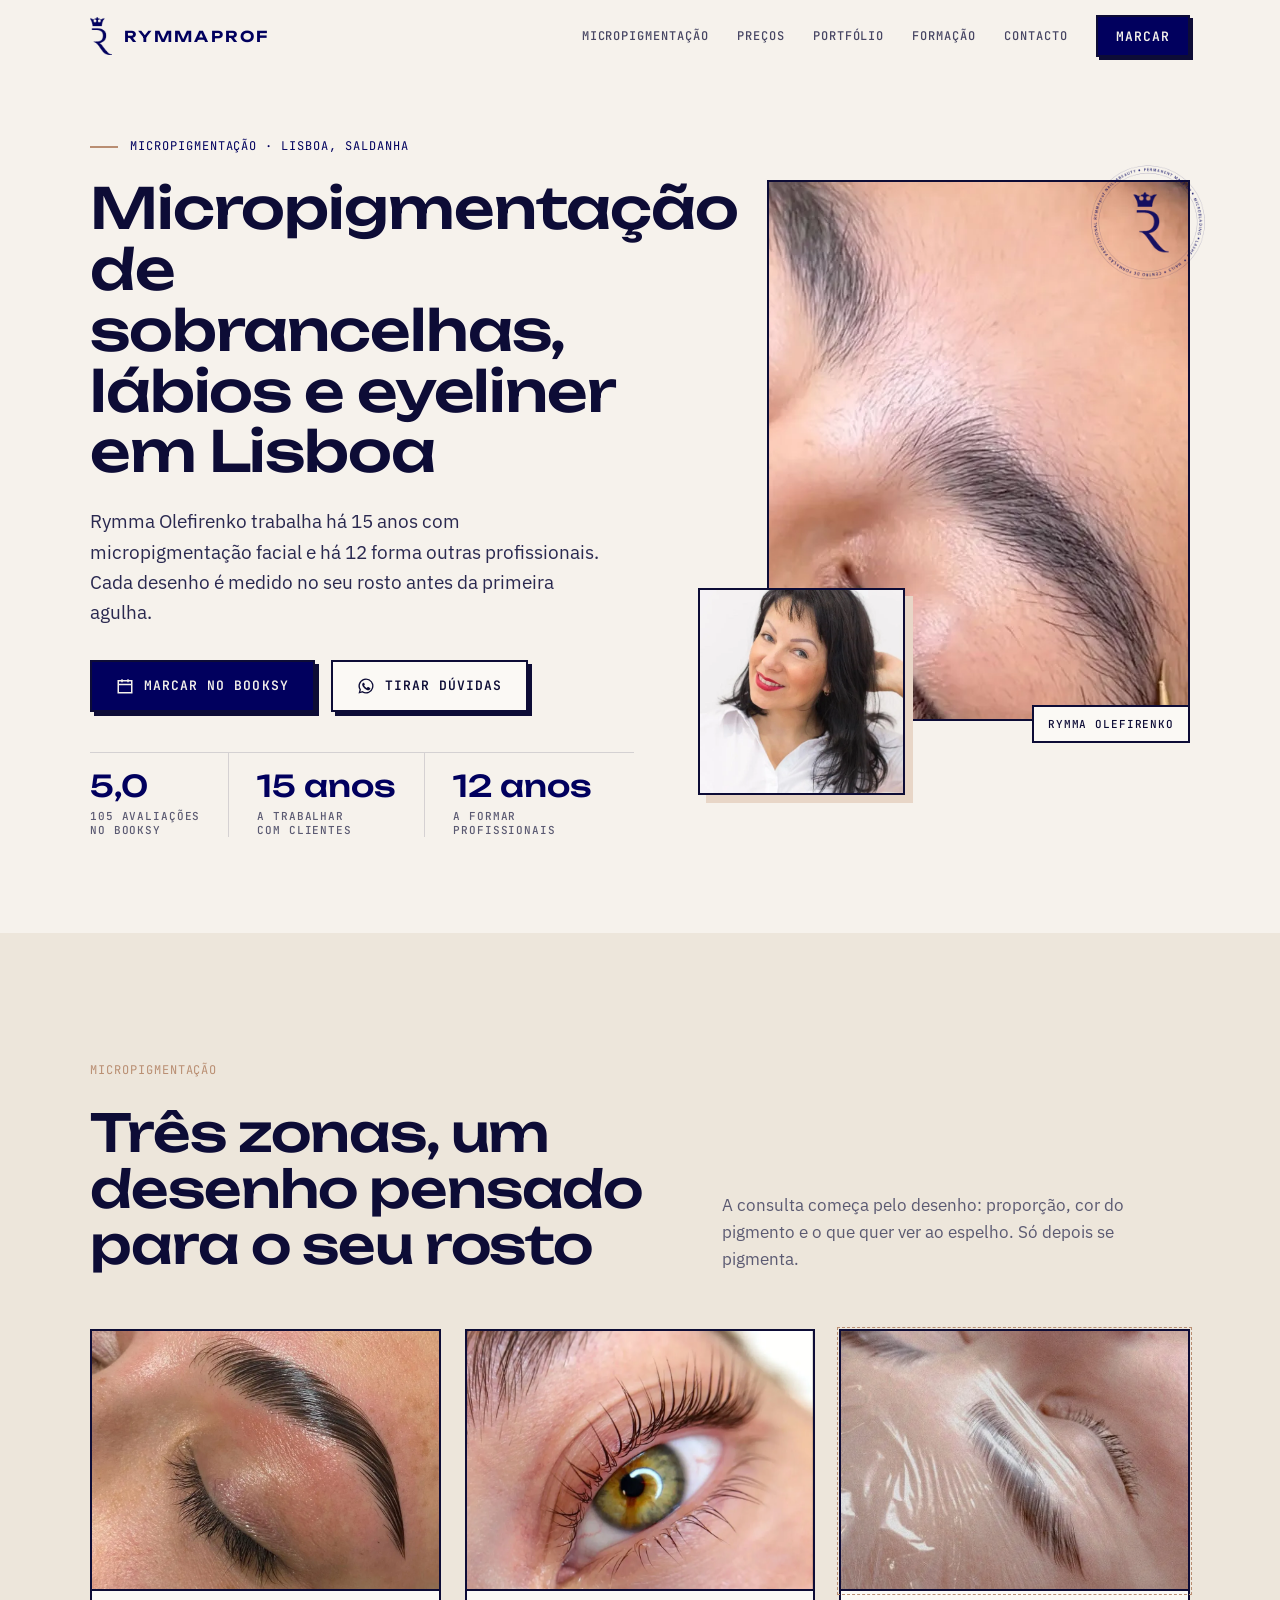
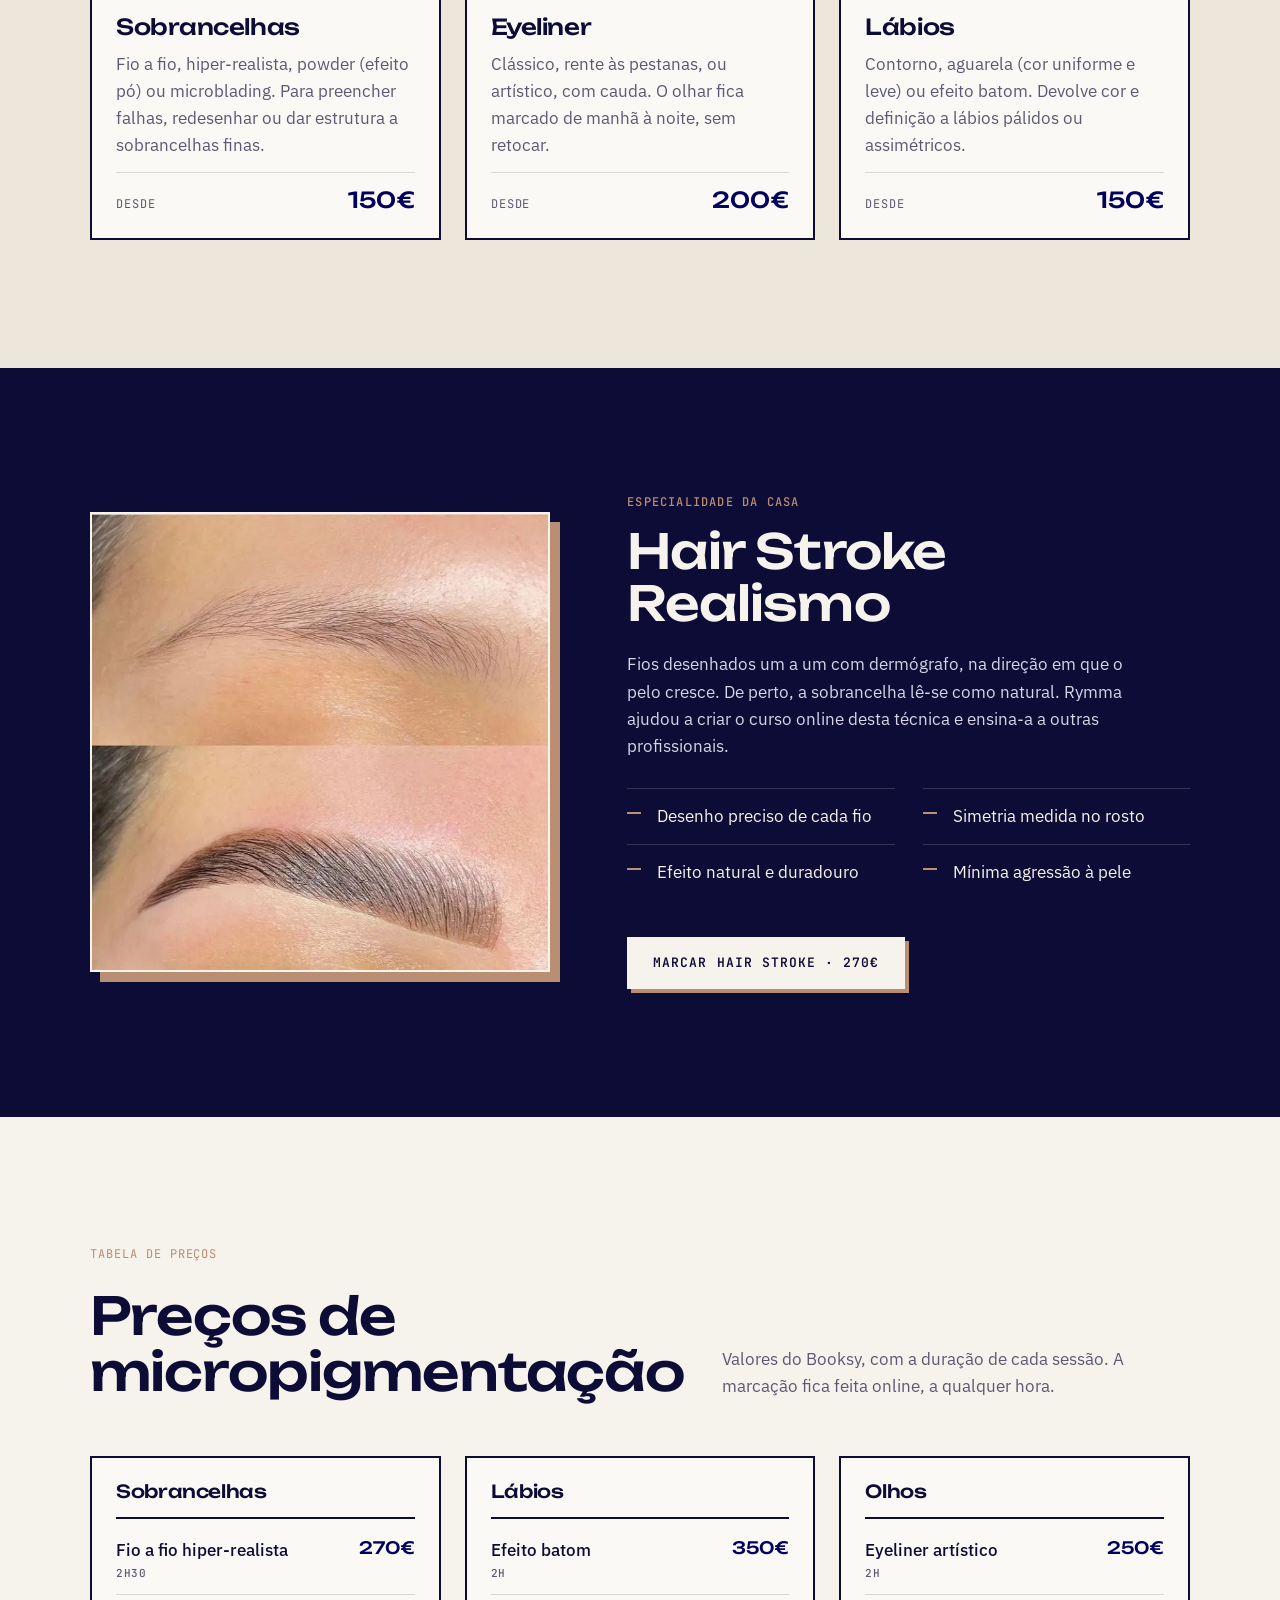
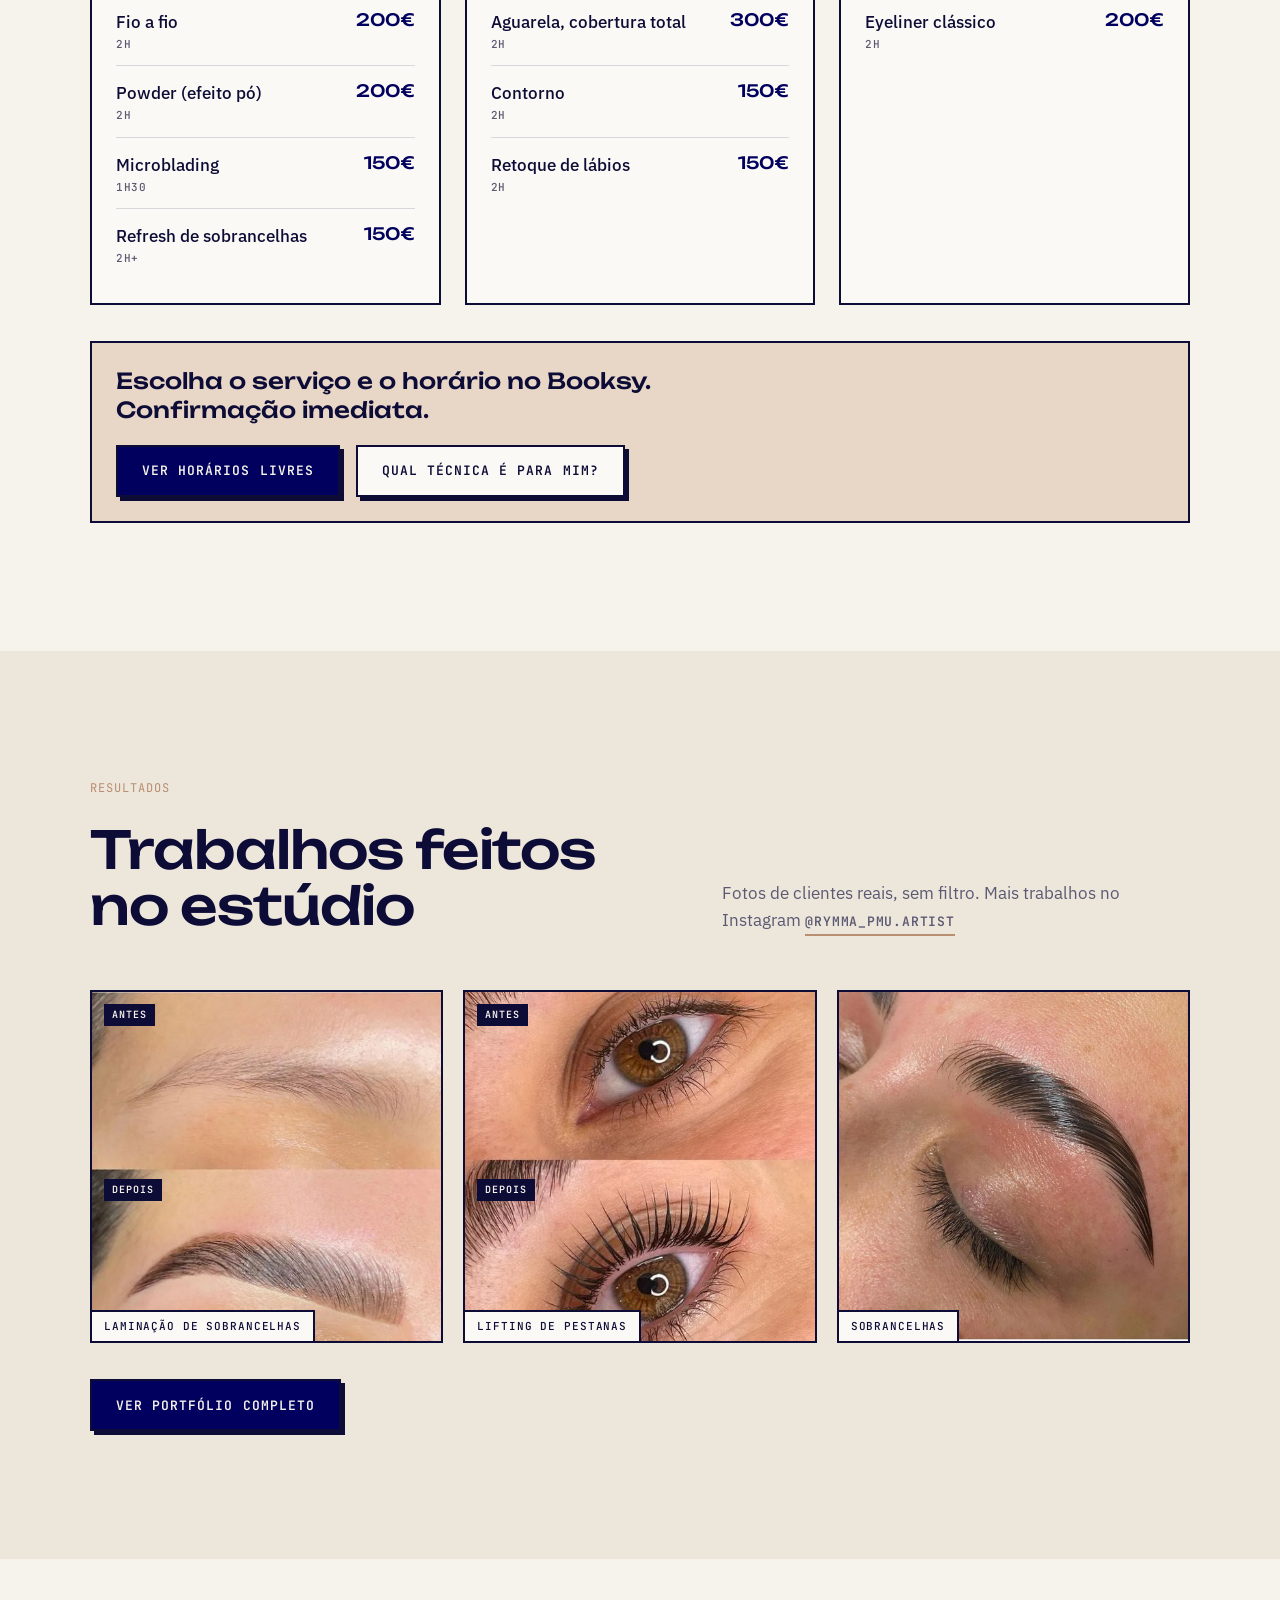
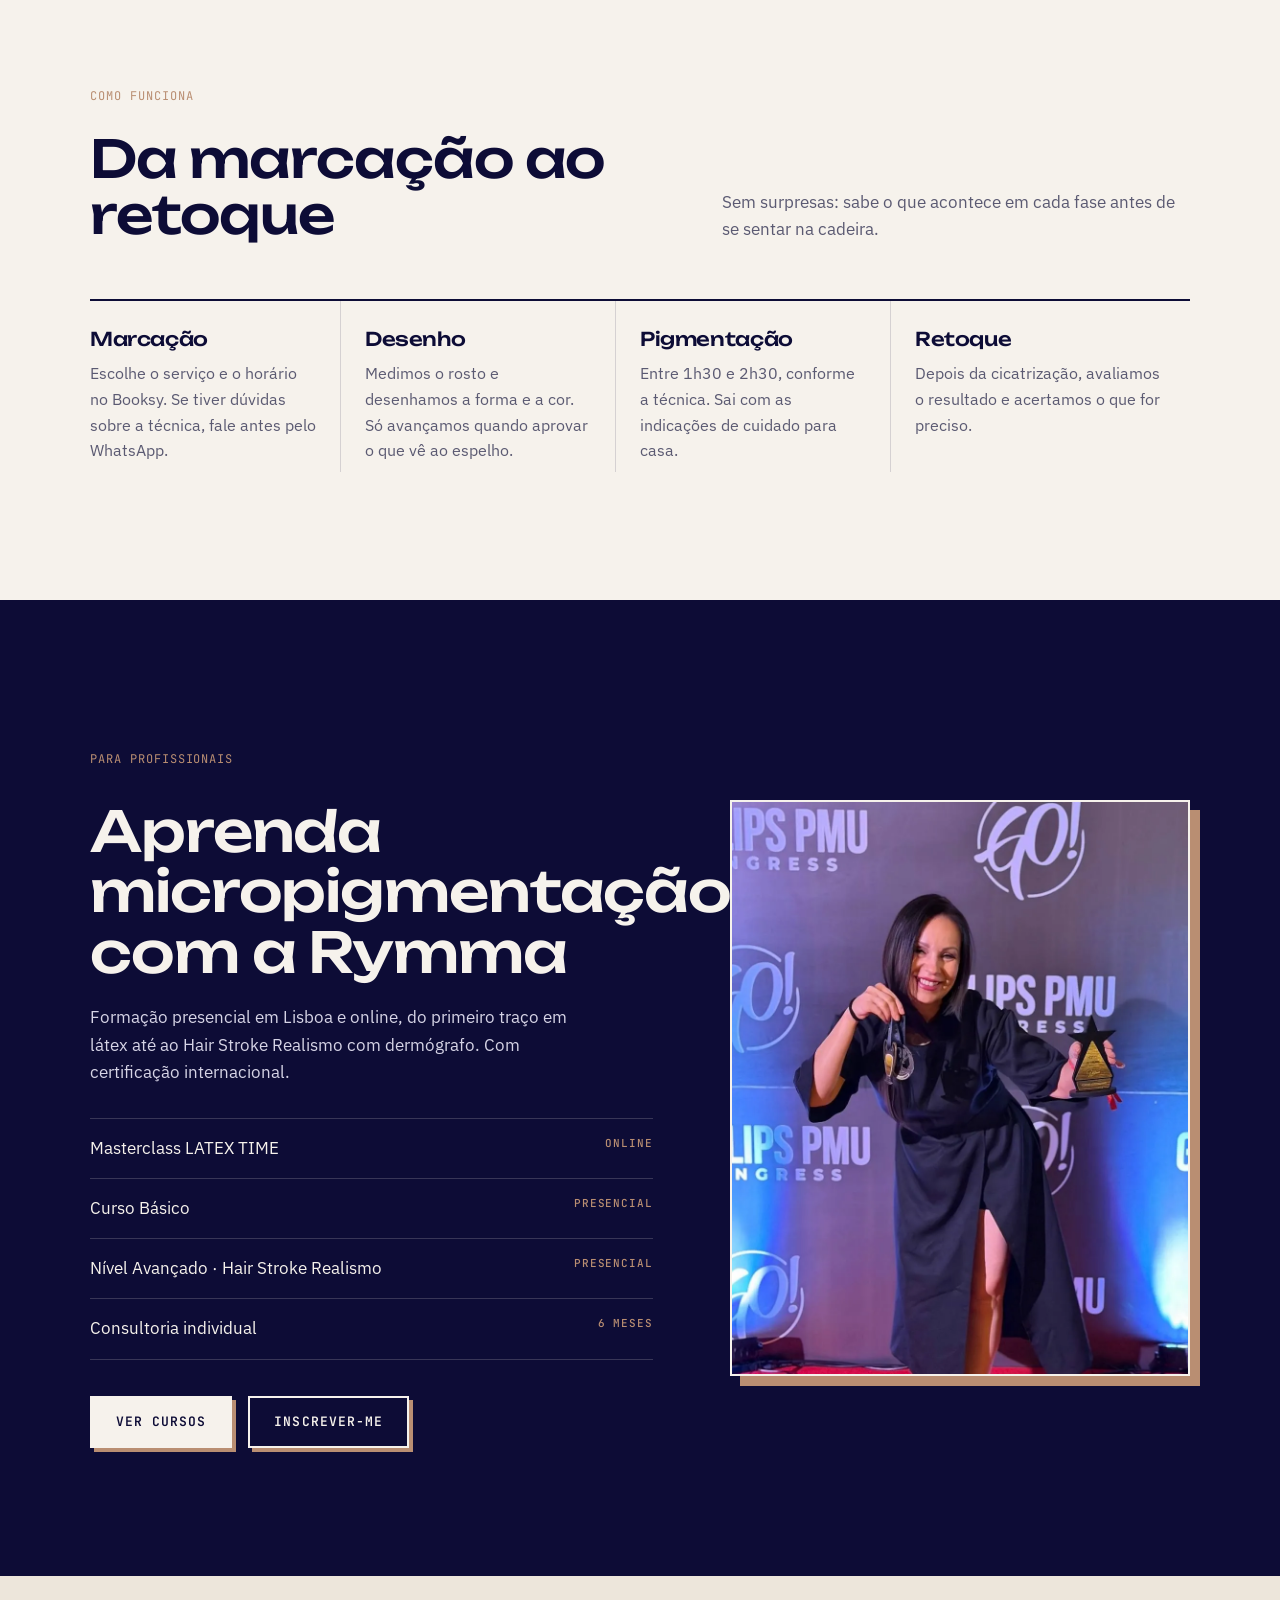
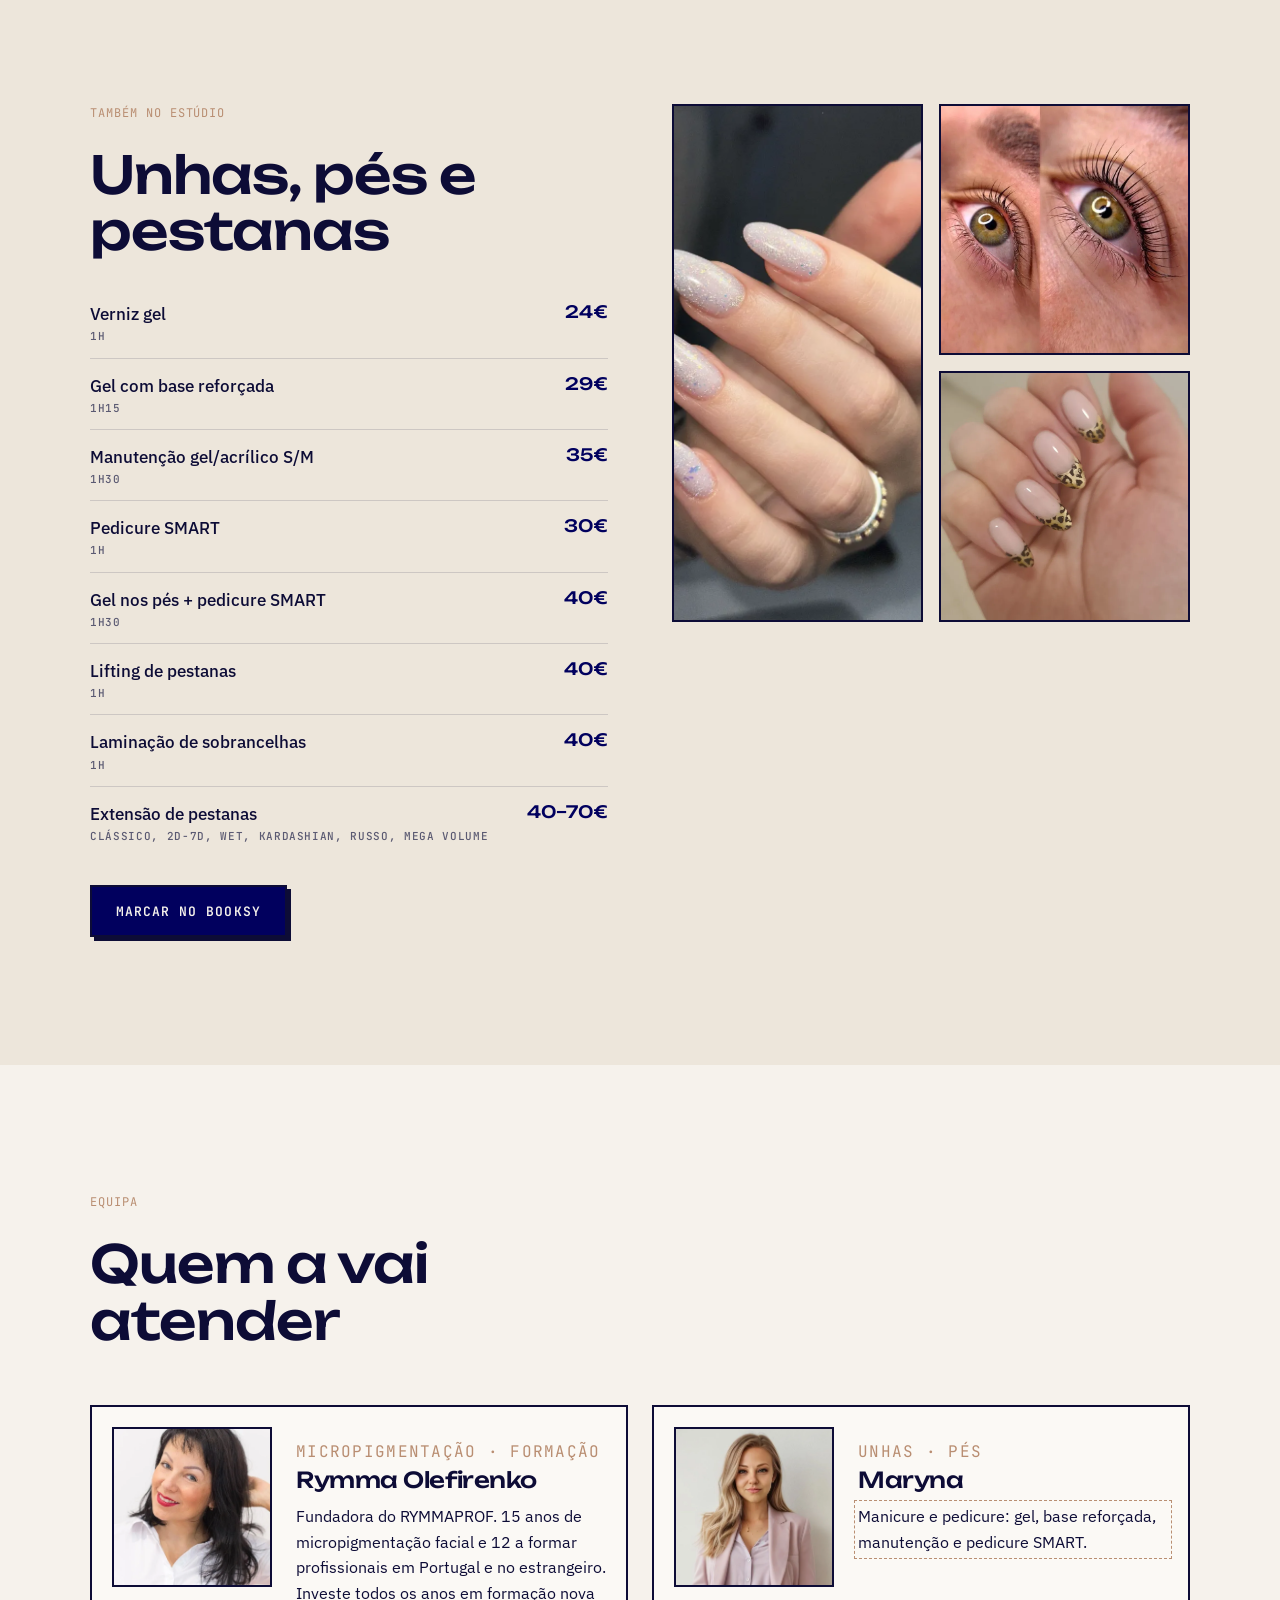
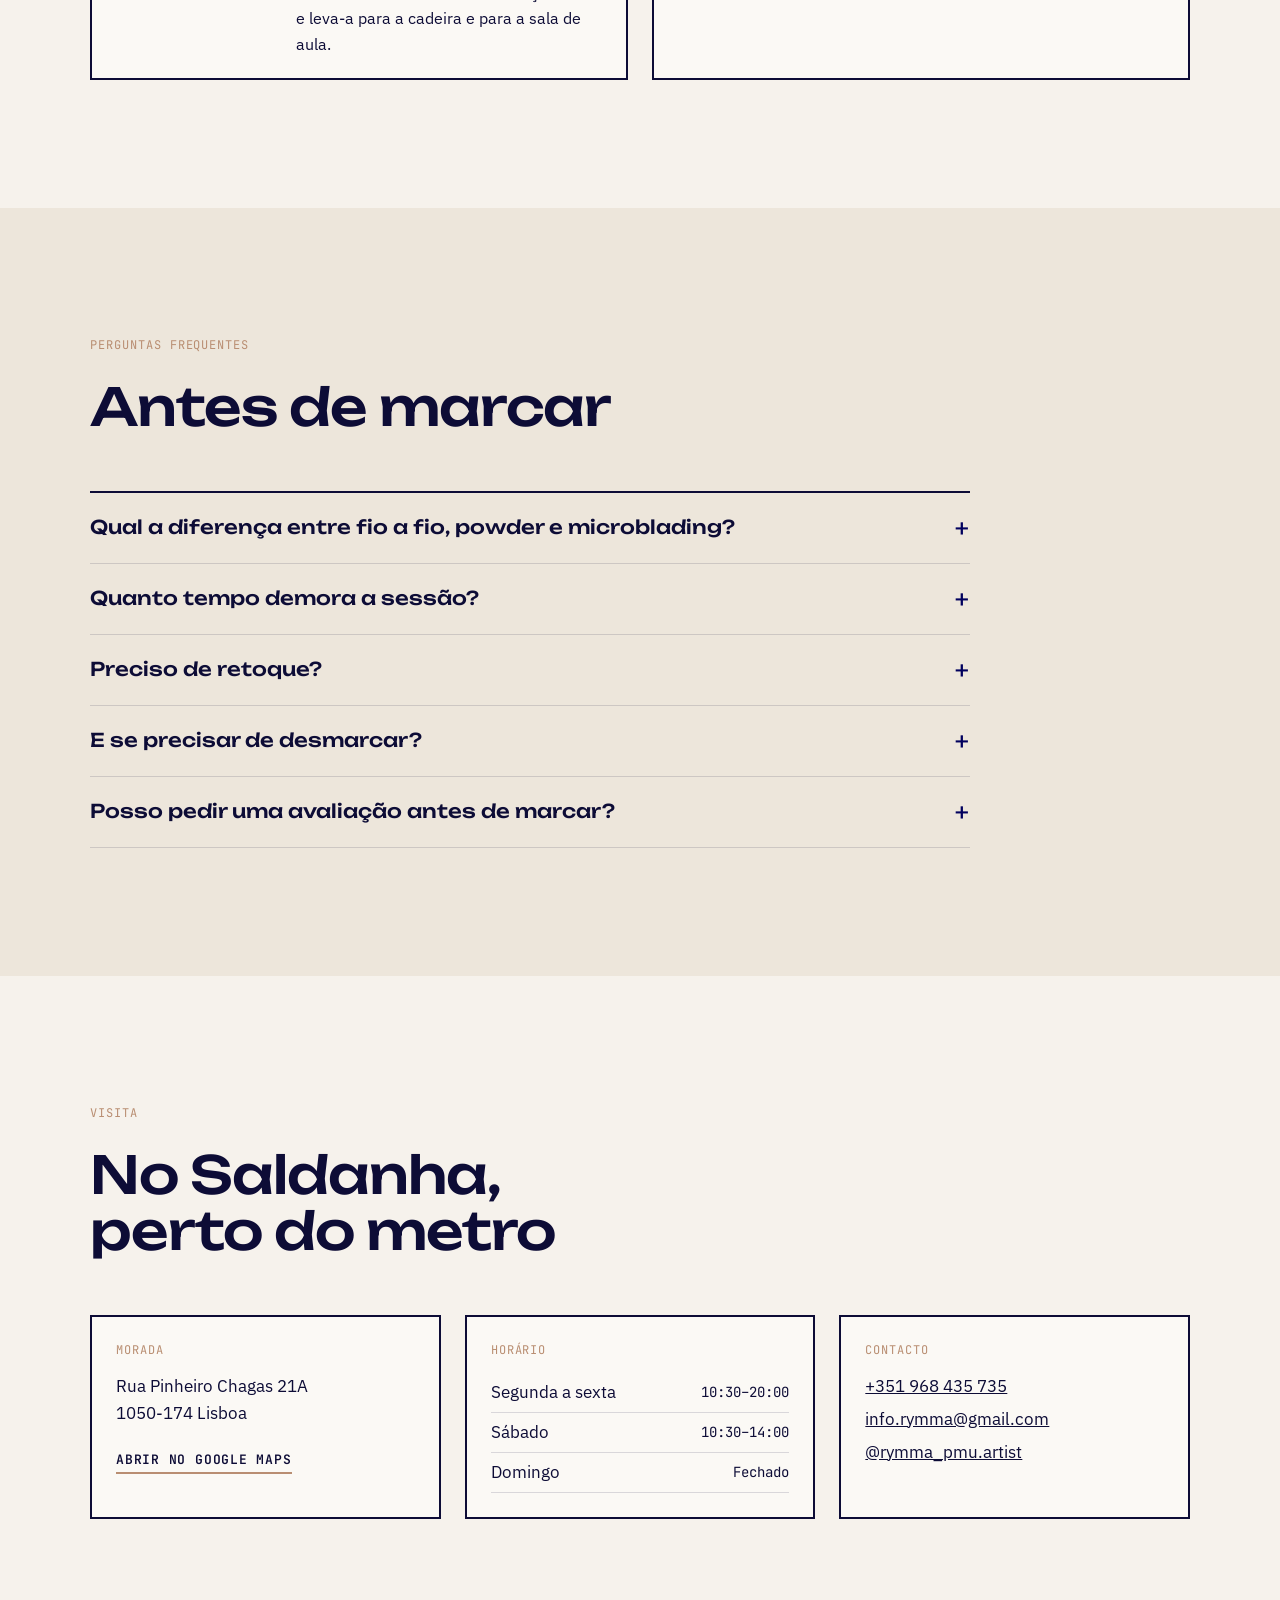
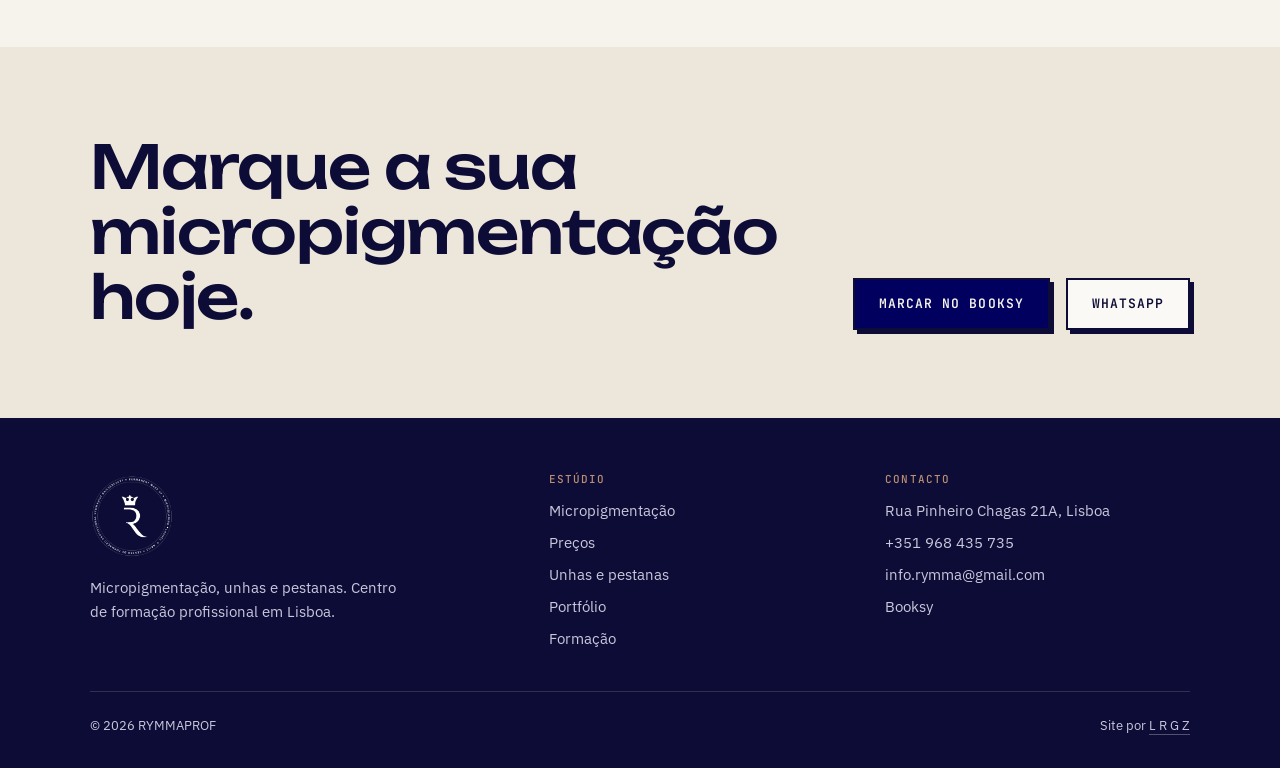
==== commit 880895ce: "Portfólio completo com galeria ampliada; corrige links do Booksy - main.js: 'const top' colidia com " ====
--- a/index.html
+++ b/index.html
@@ -15,7 +15,7 @@
 <link rel="preconnect" href="https://fonts.googleapis.com">
 <link rel="preconnect" href="https://fonts.gstatic.com" crossorigin>
 <link href="https://fonts.googleapis.com/css2?family=IBM+Plex+Sans:wght@400;500;600&family=JetBrains+Mono:wght@500;600&family=Unbounded:wght@400;500;600&display=swap" rel="stylesheet">
-<link rel="stylesheet" href="assets/css/style.css?v=1">
+<link rel="stylesheet" href="assets/css/style.css?v=2">
 <script type="application/ld+json">
 {"@context":"https://schema.org","@type":"BeautySalon","name":"RYMMAPROF","image":"assets/img/rymma.webp",
 "address":{"@type":"PostalAddress","streetAddress":"Rua Pinheiro Chagas 21A","postalCode":"1050-174","addressLocality":"Lisboa","addressCountry":"PT"},
@@ -36,7 +36,7 @@
     <nav class="nav" id="nav" aria-label="Principal">
       <a href="#micropigmentacao">Micropigmentação</a>
       <a href="#precos">Preços</a>
-      <a href="#resultados">Resultados</a>
+      <a href="portfolio.html">Portfólio</a>
       <a href="formacao.html">Formação</a>
       <a href="#visita">Contacto</a>
       <a class="btn" data-go="booksy" href="#">Marcar</a>
@@ -198,7 +198,7 @@
         <figcaption>Sobrancelhas</figcaption>
       </figure>
     </div>
-    <p class="note tbc">Fotos de micropigmentação (sobrancelhas, lábios e eyeliner) a receber da Rymma para completar esta galeria.</p>
+    <div class="btn-row" style="margin-top:36px"><a class="btn" href="portfolio.html">Ver portfólio completo</a></div>
   </div>
 </section>
 
@@ -386,6 +386,7 @@
           <li><a href="#micropigmentacao">Micropigmentação</a></li>
           <li><a href="#precos">Preços</a></li>
           <li><a href="#beleza">Unhas e pestanas</a></li>
+          <li><a href="portfolio.html">Portfólio</a></li>
           <li><a href="formacao.html">Formação</a></li>
         </ul>
       </div>
@@ -411,6 +412,6 @@
   <a class="btn btn--light" data-wa="Olá Rymma, vi o site e gostaria de tirar uma dúvida." href="#">WhatsApp</a>
 </div>
 
-<script src="assets/js/main.js?v=1" defer></script>
+<script src="assets/js/main.js?v=2" defer></script>
 </body>
 </html>
--- a/assets/css/style.css
+++ b/assets/css/style.css
@@ -297,3 +297,54 @@
 .who > div{border-top:2px solid var(--ink);padding-top:22px}
 .who h3{font-size:20px;margin-bottom:12px}
 @media (max-width:700px){.who{grid-template-columns:1fr}}
+
+/* ---------- portfólio ---------- */
+.hero--pagina{padding-bottom:clamp(28px,4vw,48px)}
+.hero--pagina h1{font-size:clamp(32px,5vw,60px)}
+.hero--pagina .hero__lead{margin-bottom:0}
+.filtros{display:flex;gap:10px;flex-wrap:wrap;margin-bottom:28px}
+.filtro{display:inline-flex;align-items:center;gap:10px;min-height:44px;padding:0 16px;border:2px solid var(--ink);border-radius:0;background:var(--card);color:var(--ink);cursor:pointer;font:600 12px/1 var(--f-mono);letter-spacing:.08em;text-transform:uppercase;transition:background var(--t) var(--ease),color var(--t) var(--ease),transform var(--t) var(--ease),box-shadow var(--t) var(--ease)}
+.filtro span{font-weight:500;opacity:.55}
+.filtro:hover{transform:translate(-1px,-1px);box-shadow:3px 3px 0 var(--ink)}
+.filtro[aria-pressed="true"]{background:var(--navy);color:var(--paper);box-shadow:3px 3px 0 var(--ink)}
+.filtro:active{transform:translate(2px,2px);box-shadow:none;transition-duration:.12s}
+@media (max-width:640px){
+  .filtros{flex-wrap:nowrap;overflow-x:auto;scrollbar-width:none;margin:0 calc(var(--gut) * -1) 20px;padding:0 var(--gut) 6px}
+  .filtros::-webkit-scrollbar{display:none}
+  .filtro{flex:none}
+}
+.galeria{display:flex;flex-direction:column;gap:var(--vao,10px);min-height:60vh}
+.galeria-linha{display:flex;justify-content:flex-start}
+.foto{position:relative;flex:none;padding:0;border:0;background:var(--paper-2);cursor:zoom-in;overflow:hidden}
+.foto img{width:100%;height:100%;object-fit:cover;opacity:0;transform:scale(1.02);transition:opacity .6s var(--ease),transform .9s var(--ease)}
+.foto.pronta img{opacity:1;transform:none}
+@media (hover:hover){.foto:hover img{transform:scale(1.035)}}
+.foto:focus-visible{outline:2px solid var(--navy);outline-offset:3px}
+.port-cta{margin-top:clamp(40px,6vw,72px)}
+
+/* caixa ampliada */
+.caixa{width:100vw;height:100dvh;max-width:none;max-height:none;margin:0;padding:0;border:0;background:rgba(10,9,40,.96);color:var(--paper)}
+.caixa::backdrop{background:rgba(10,9,40,.6)}
+.caixa[open]{display:grid;grid-template-rows:auto 1fr auto}
+.caixa-topo,.caixa-rodape{display:flex;align-items:center;justify-content:space-between;gap:12px;padding:12px var(--gut);font:500 12px/1.4 var(--f-mono);letter-spacing:.08em;text-transform:uppercase}
+.caixa-rodape{padding-bottom:max(14px,env(safe-area-inset-bottom))}
+.caixa-btn{width:44px;height:44px;display:grid;place-items:center;border:1.5px solid rgba(246,242,236,.35);background:none;color:var(--paper);cursor:pointer;transition:border-color var(--t) var(--ease)}
+.caixa-btn svg{width:18px;height:18px;fill:none;stroke:currentColor;stroke-width:1.6}
+.caixa-btn:hover{border-color:var(--paper)}
+.caixa-palco{position:relative;display:grid;place-items:center;min-height:0;padding:0 var(--gut);touch-action:pan-y}
+.caixa-palco img{max-width:100%;max-height:100%;width:auto;height:auto;object-fit:contain;user-select:none;-webkit-user-drag:none;will-change:transform;transition:opacity .24s ease}
+.caixa-palco img.trocando{opacity:0}
+.caixa-nav{position:absolute;top:calc(50% - 32px);z-index:2;width:56px;height:64px;padding:0;display:grid;place-items:center;background:none;border:0;color:#fff;opacity:.4;cursor:pointer;filter:drop-shadow(0 1px 6px rgba(0,0,0,.7));transition:opacity var(--t) var(--ease)}
+.caixa-nav svg{width:30px;height:30px;fill:none;stroke:currentColor;stroke-width:1.5;stroke-linecap:round;stroke-linejoin:round}
+.caixa-nav.ant{left:0}.caixa-nav.prox{right:0}
+@media (hover:hover){.caixa-nav:hover{opacity:1}}
+.caixa-nav:focus-visible{opacity:1;outline:1.5px solid var(--paper);outline-offset:-6px}
+.caixa.uma .caixa-nav{display:none}
+.caixa-cta{color:var(--paper);text-decoration:none;border-bottom:2px solid var(--nude);padding-bottom:3px}
+@media (prefers-reduced-motion:no-preference){
+  .caixa[open]{animation:caixa-abre .24s ease-out}
+  .caixa[open] .caixa-palco img{animation:foto-abre .46s var(--ease)}
+}
+@keyframes caixa-abre{from{opacity:0}}
+@keyframes foto-abre{from{opacity:0;transform:scale(.97)}}
+@media (max-width:700px),(pointer:coarse){.caixa-palco{padding:0 4px}}
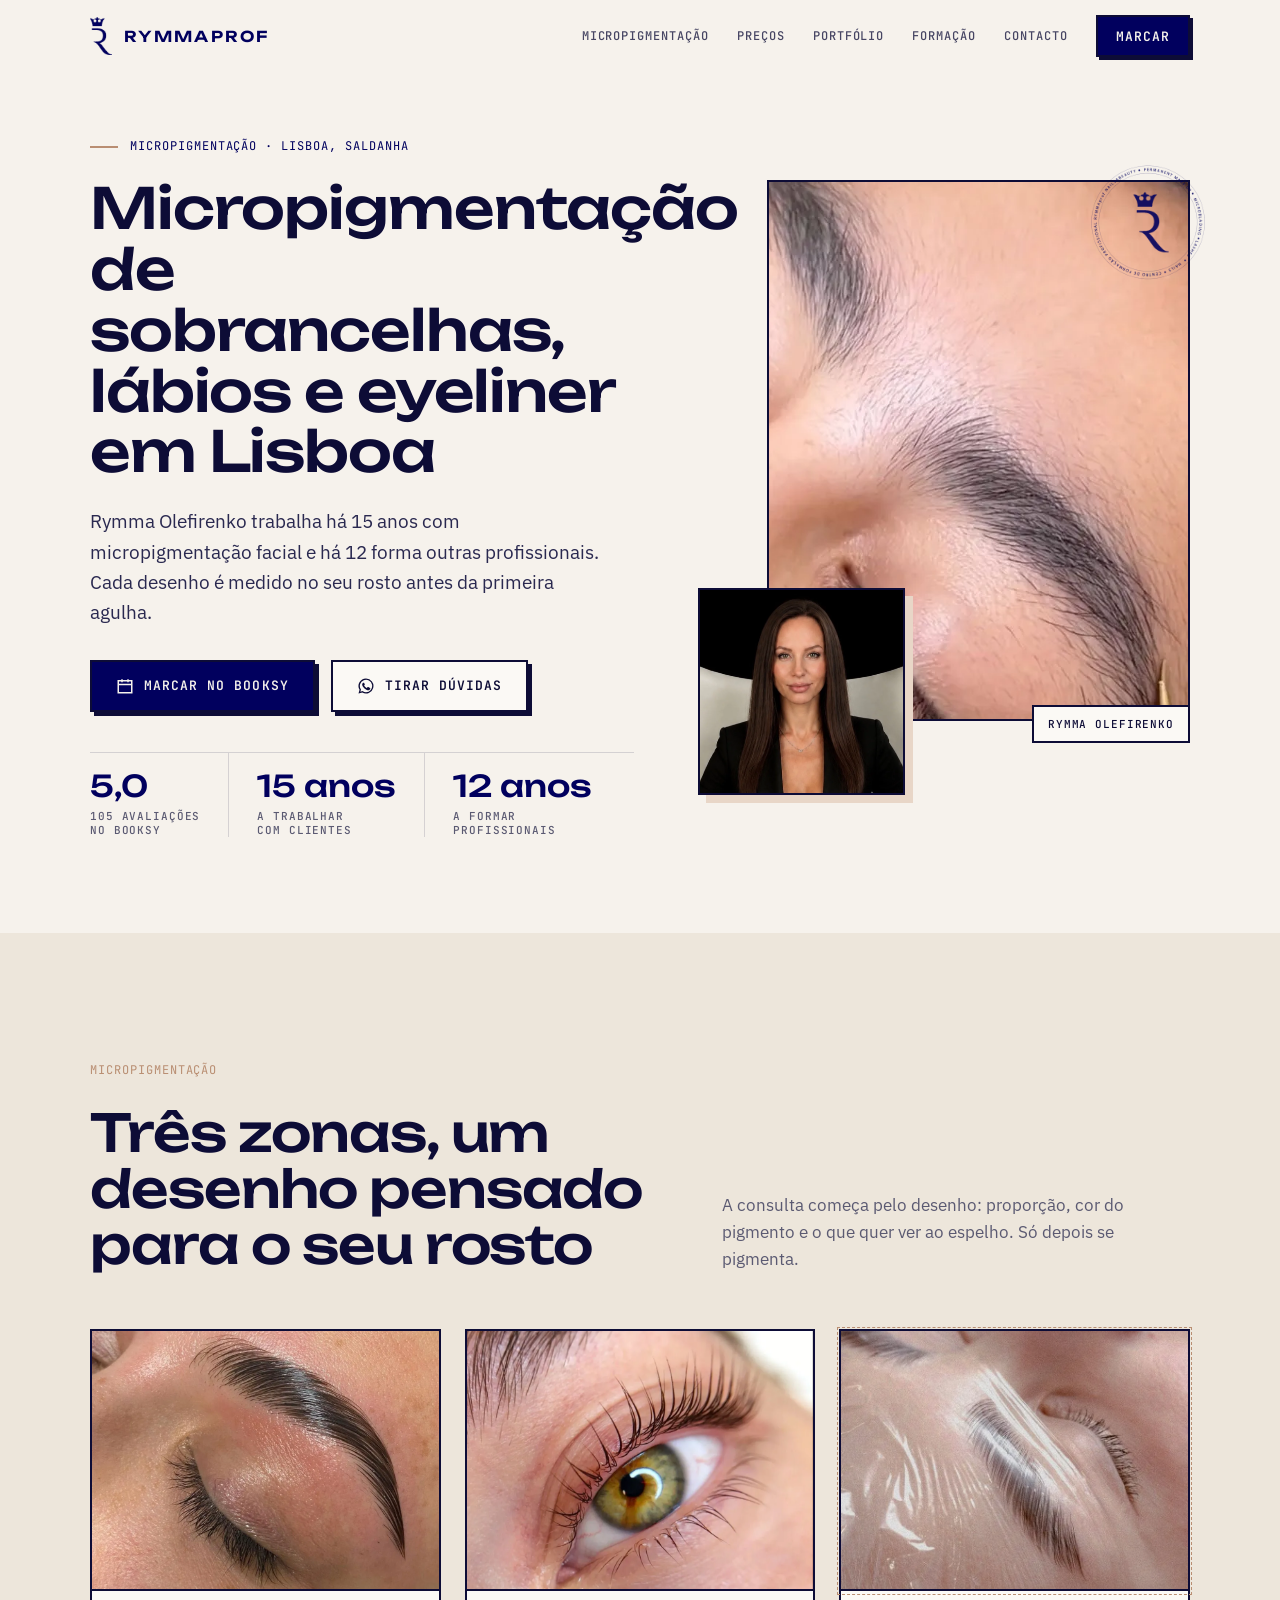
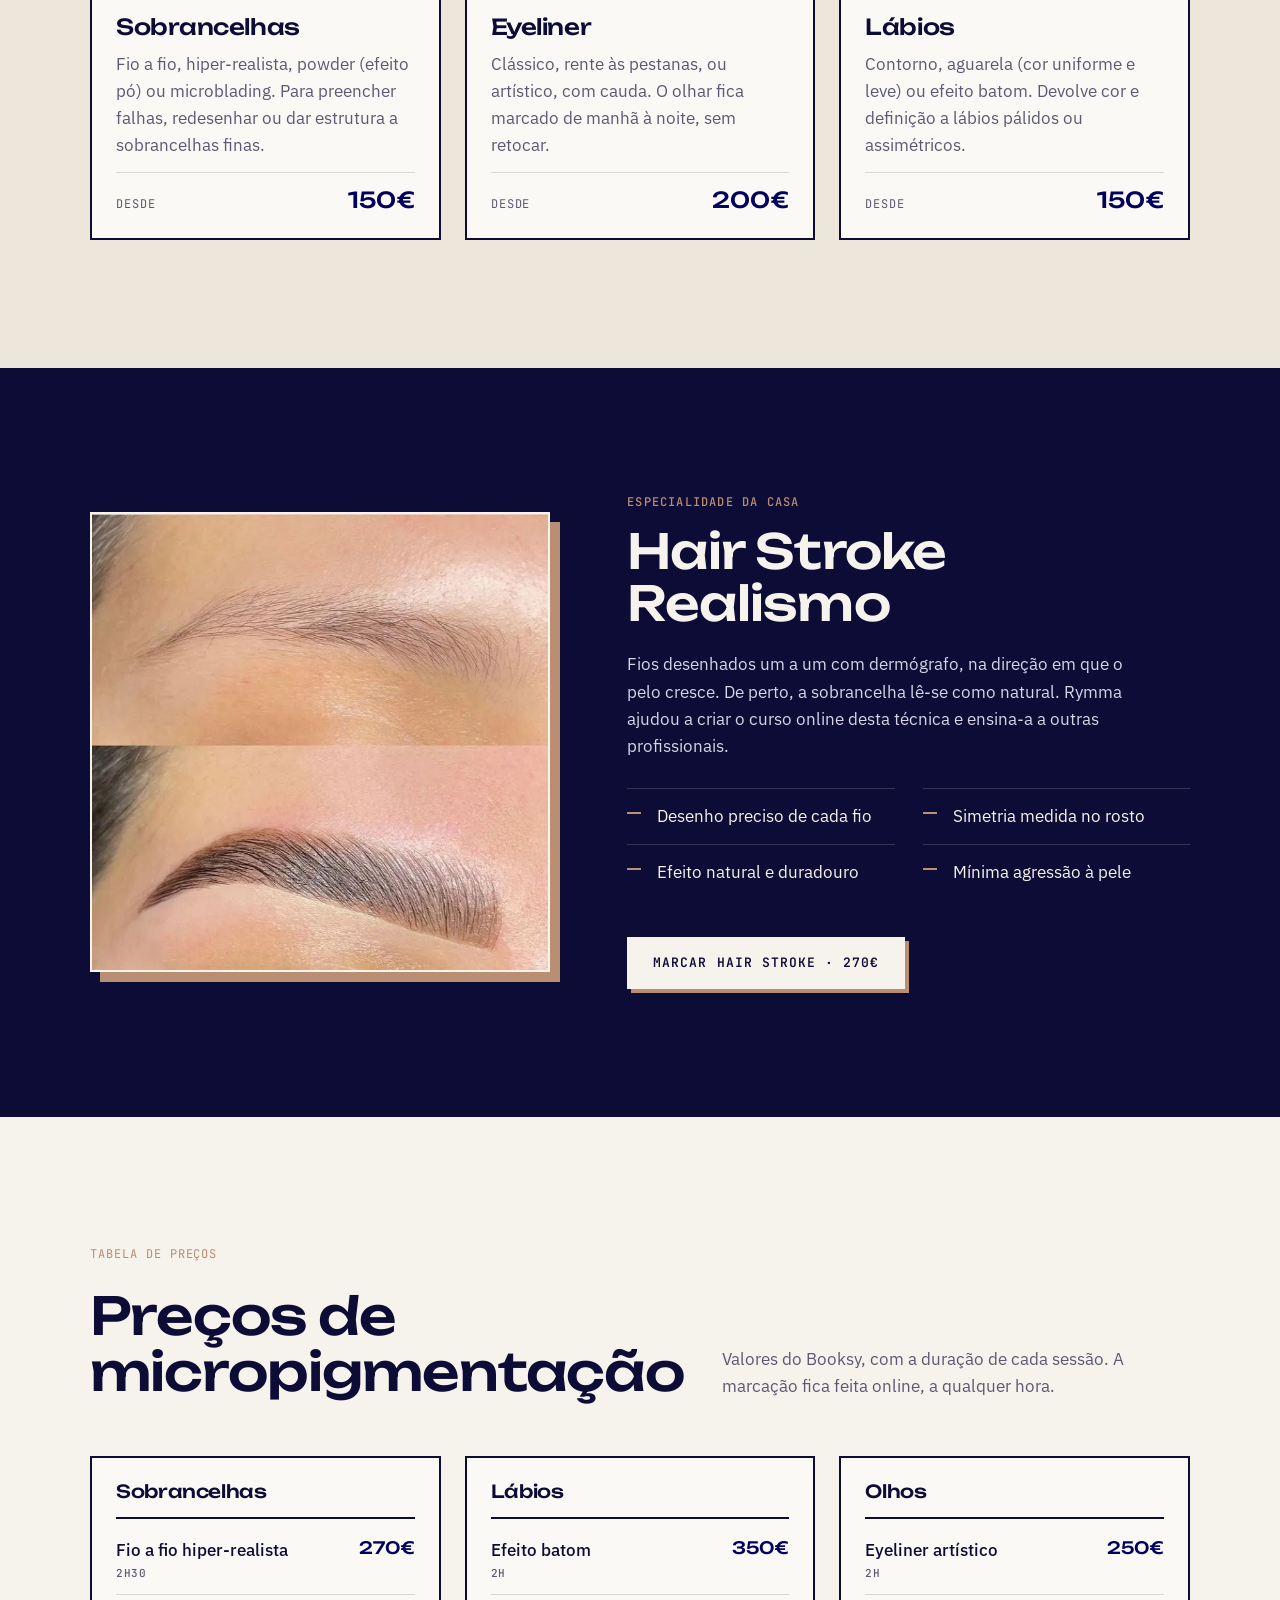
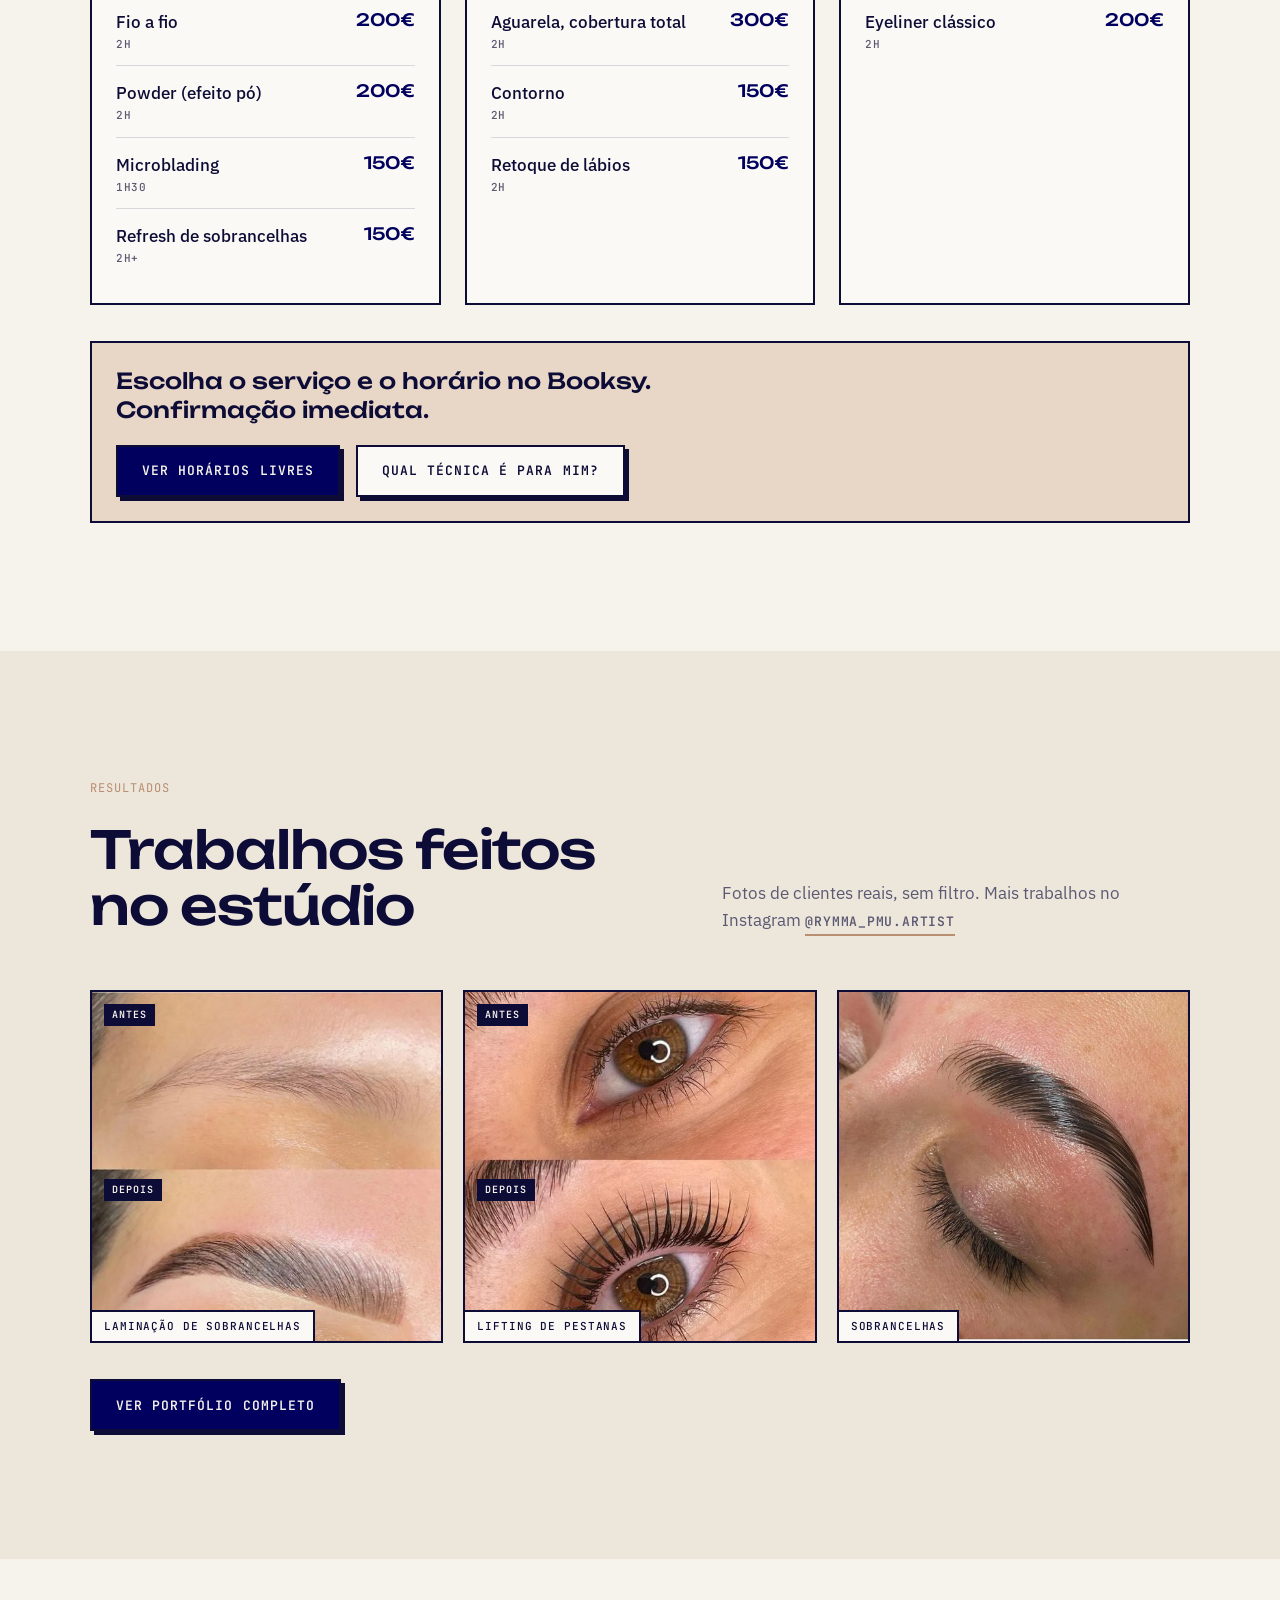
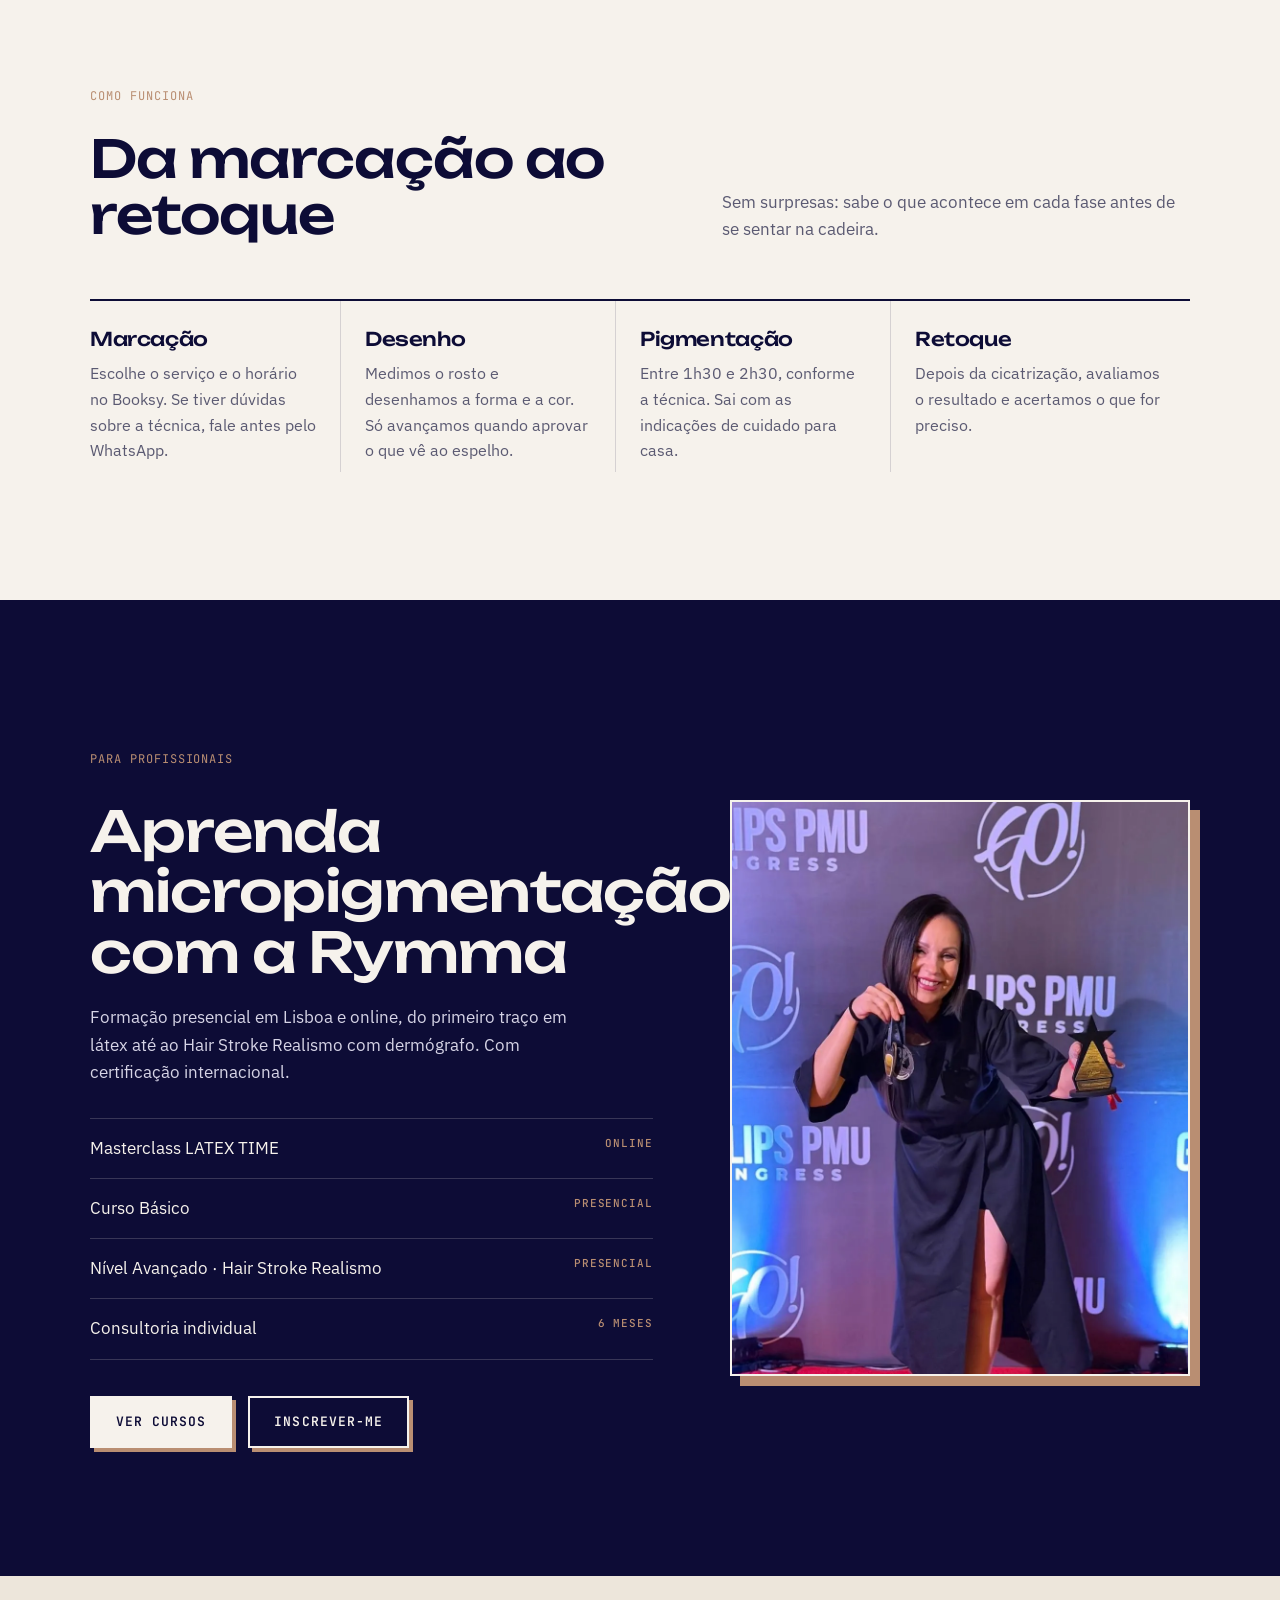
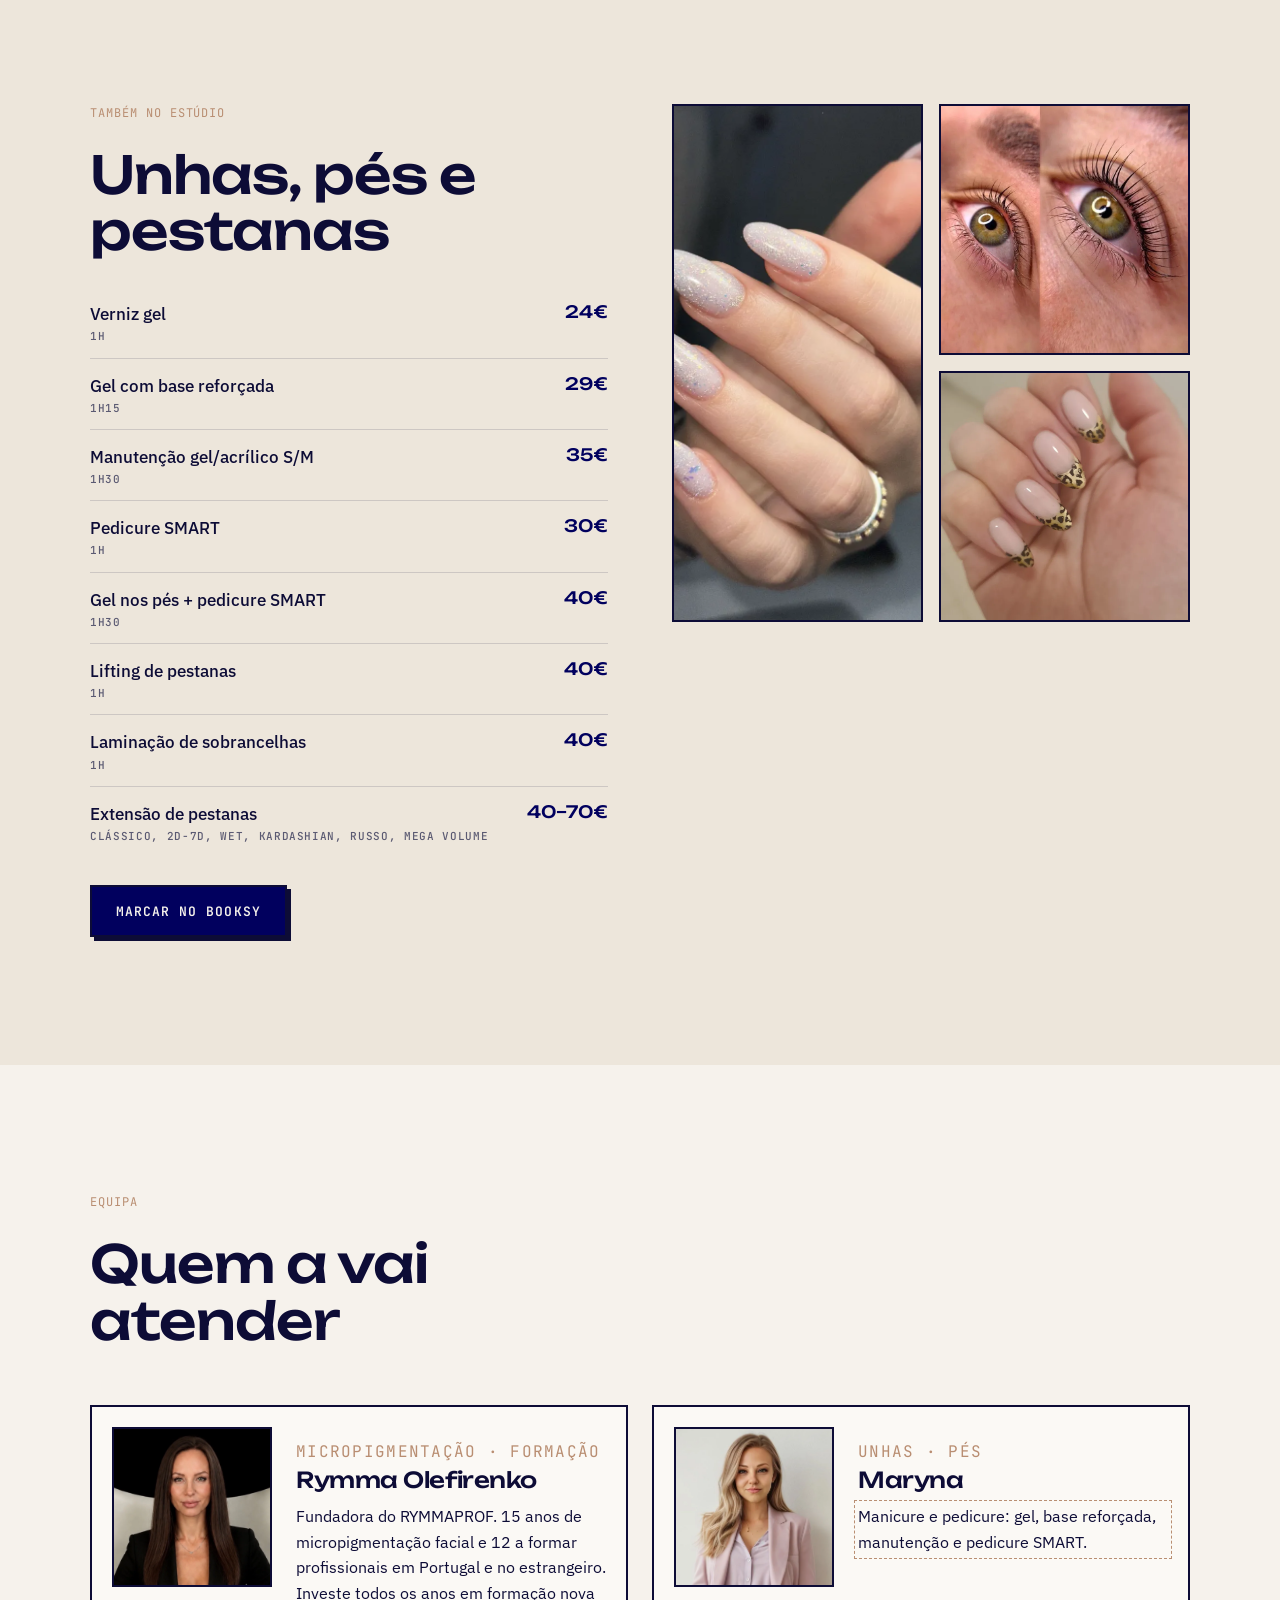
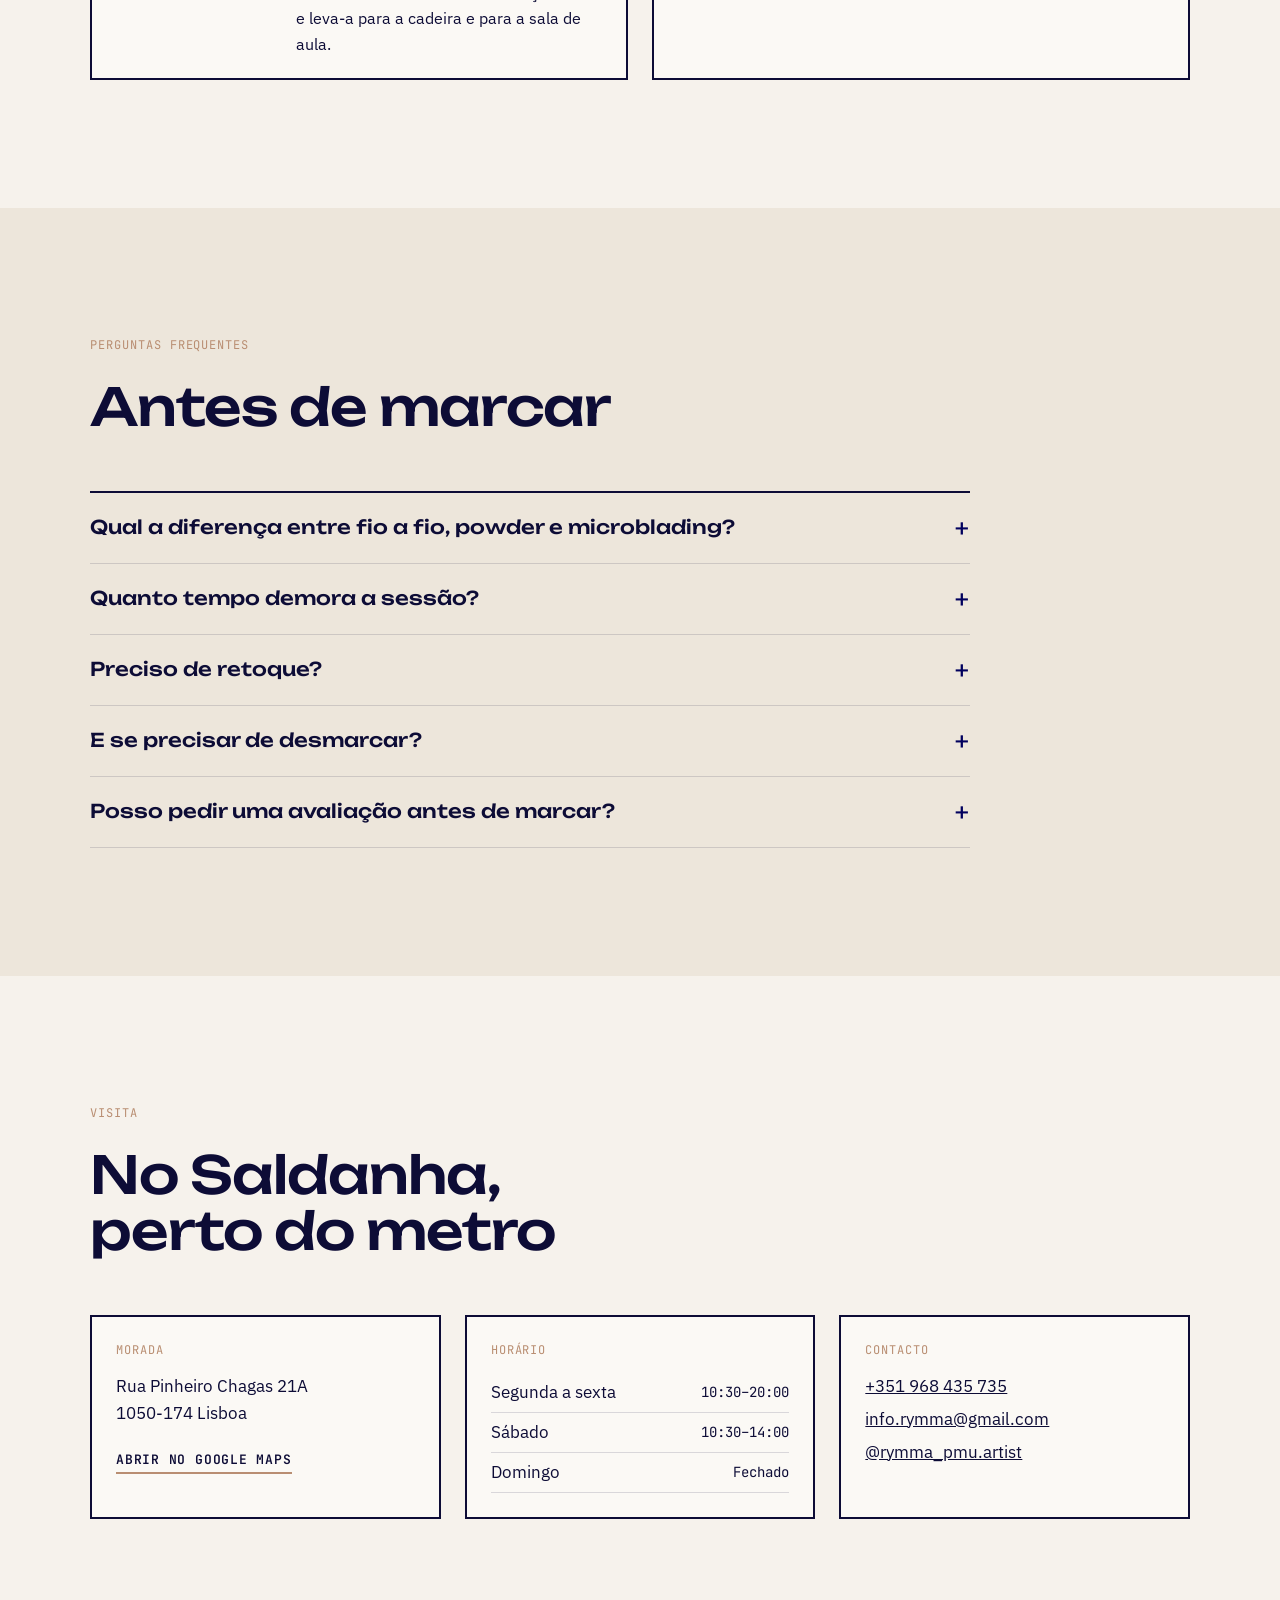
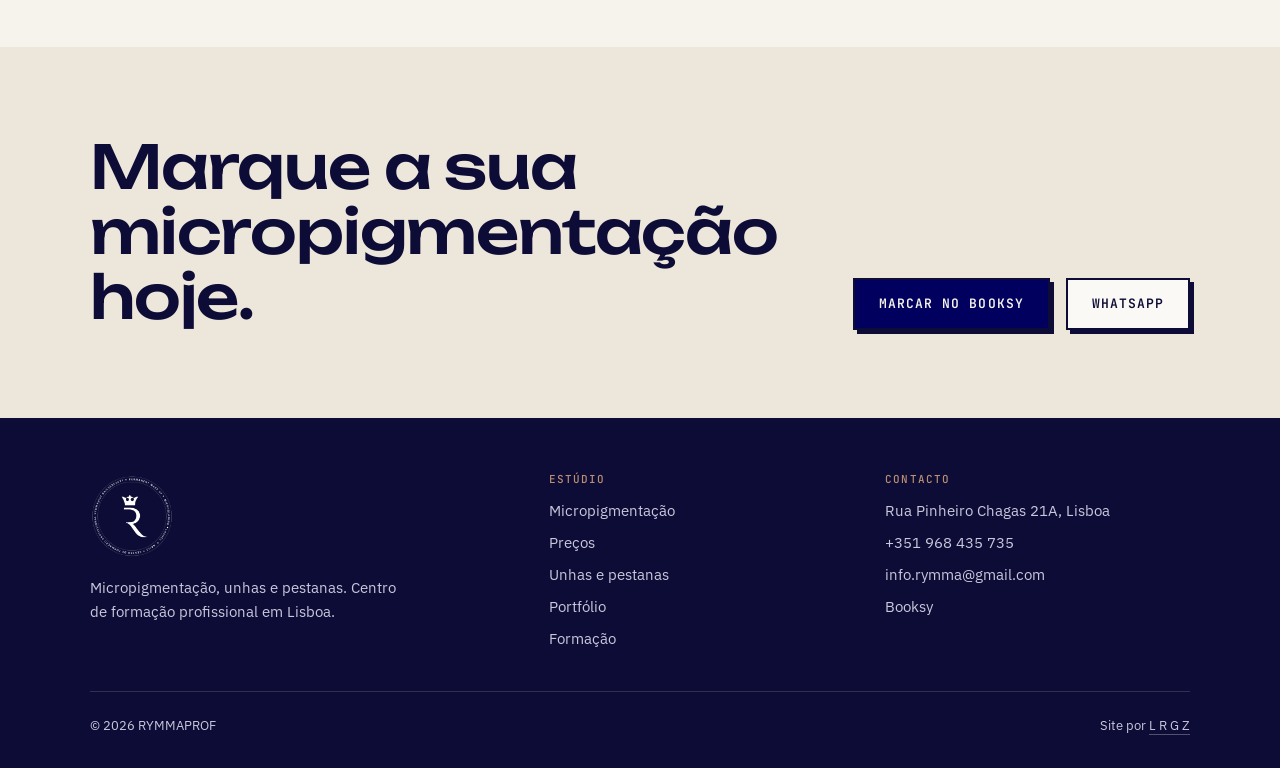
==== commit b5016482: "Troca a foto da Rymma pelo retrato do GO! Lips PMU 2026 (Instagram) Co-Authored-By: Claude Opus 5.5 " ====
--- a/index.html
+++ b/index.html
@@ -72,7 +72,7 @@
     </div>
     <div class="hero__media">
       <div class="main"><img src="assets/img/brow-close.webp" alt="Sobrancelha com fios desenhados um a um" width="735" height="735" fetchpriority="high"></div>
-      <div class="side"><img src="assets/img/rymma.webp" alt="Rymma Olefirenko, micropigmentadora e formadora" width="681" height="681"></div>
+      <div class="side"><img src="assets/img/rymma.webp?v=2" alt="Rymma Olefirenko, micropigmentadora e formadora" width="800" height="800"></div>
       <img class="seal" src="assets/img/selo.png" alt="" width="120" height="120">
       <p class="hero__tag">Rymma Olefirenko</p>
     </div>
